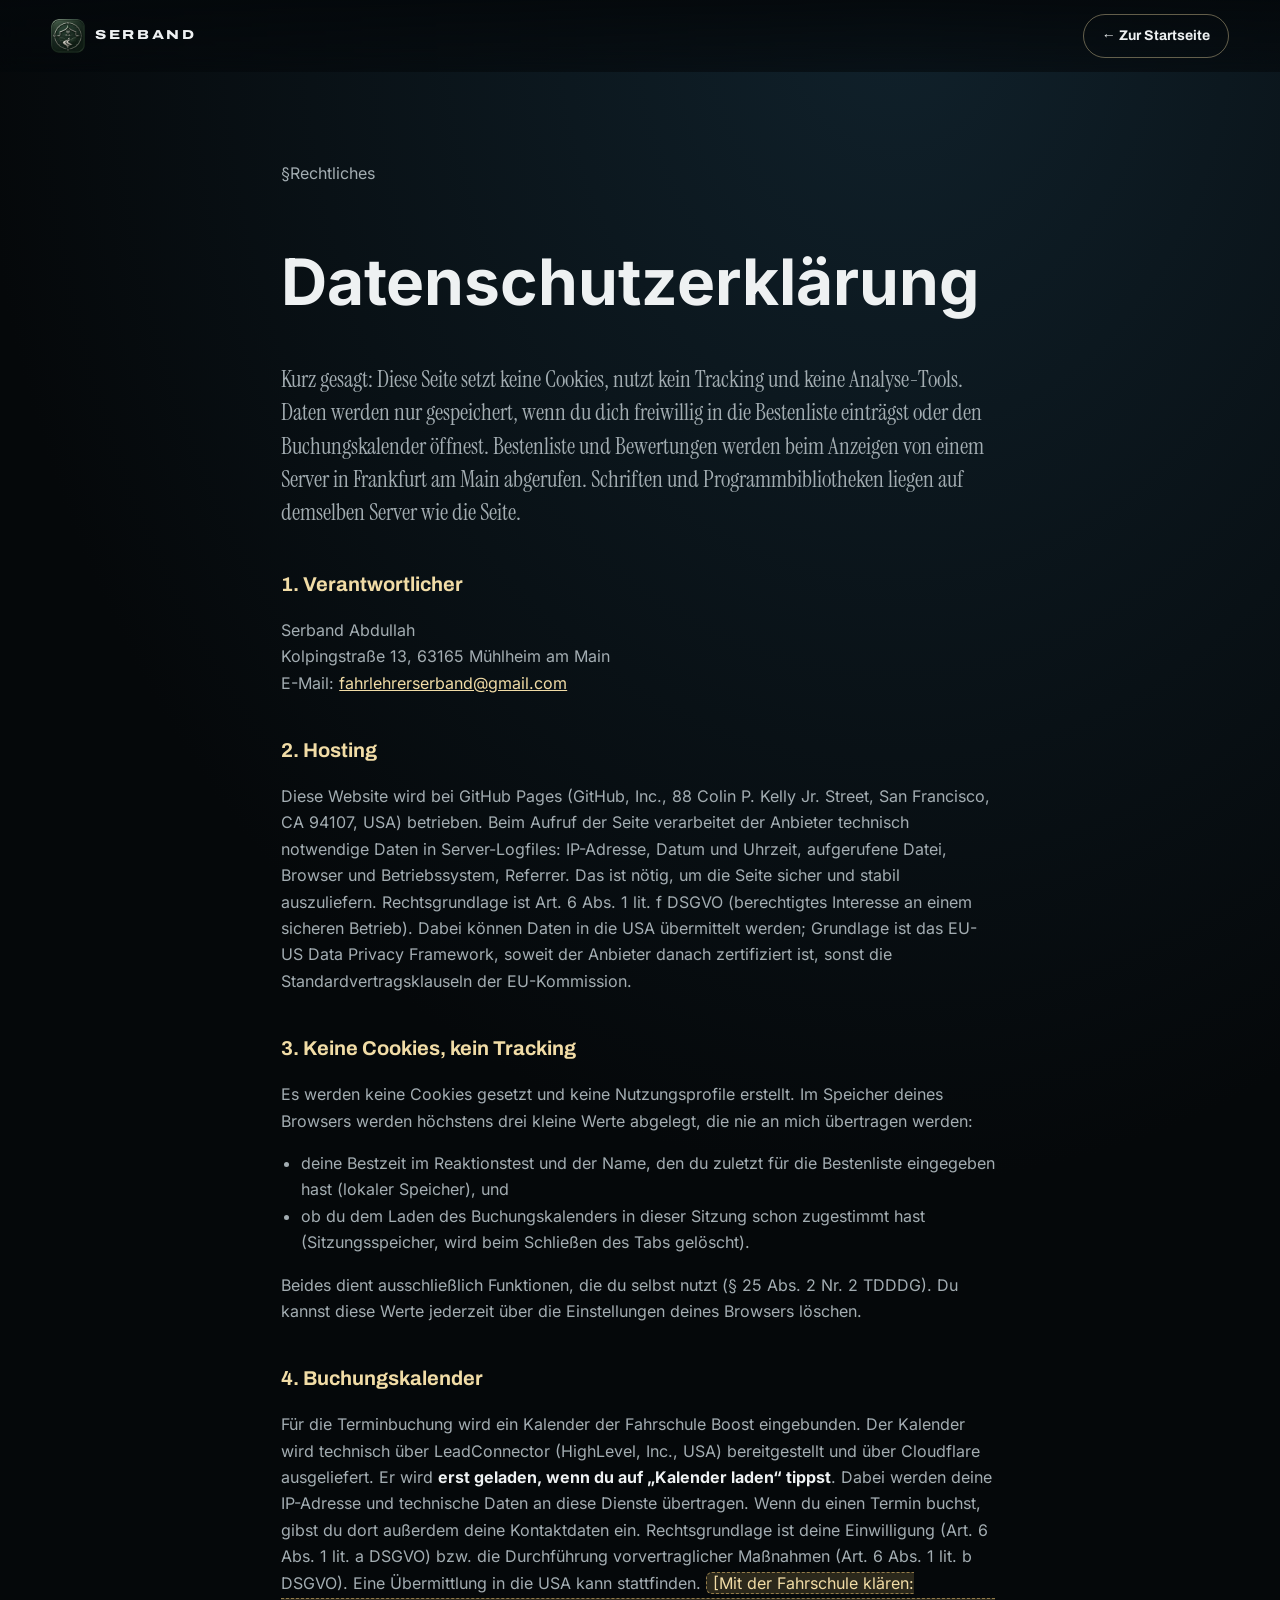
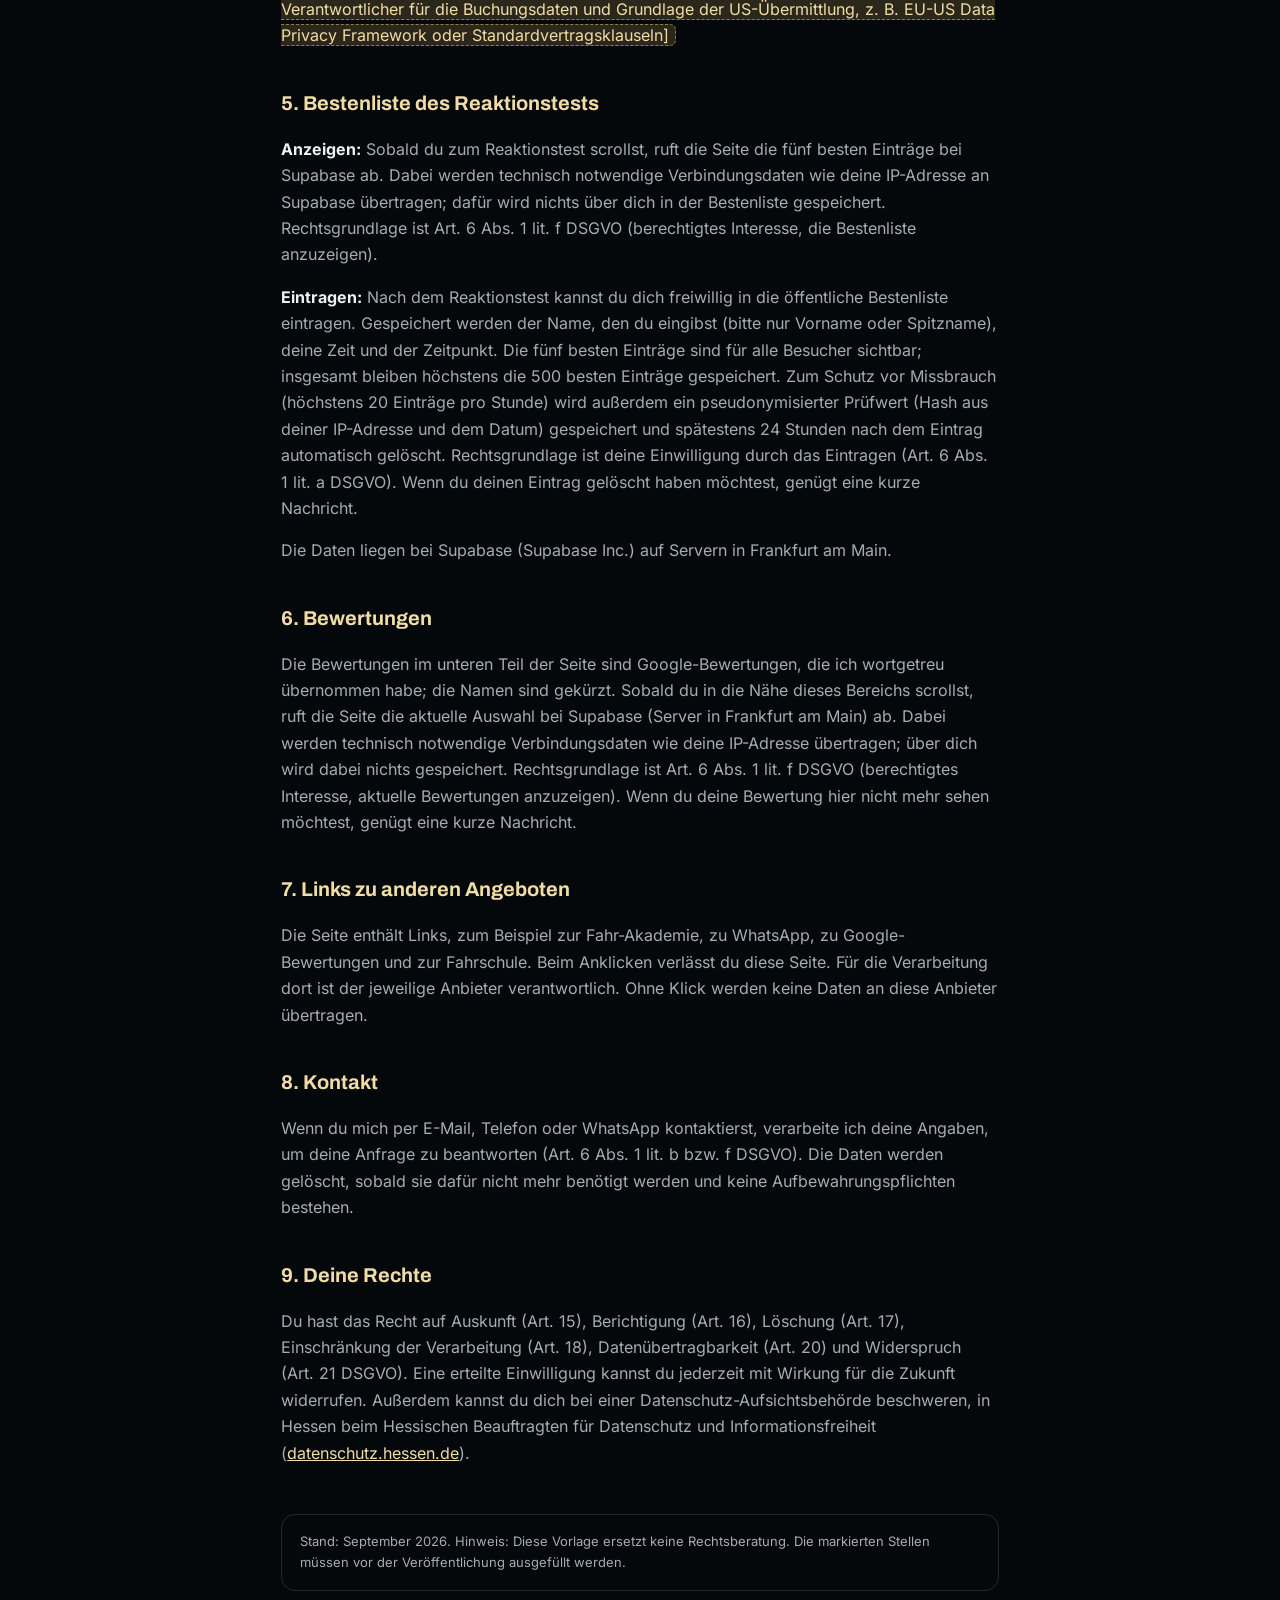
==== datenschutz.html @ b8ec940c "Webseite www.fahrlehrer-serband.de (Umzug aus Fahrlehrer-Kompass-/serband) Stand wie live unter Fahr" ====
<!DOCTYPE html>
<html lang="de">
<head>
<meta charset="UTF-8">
<meta name="viewport" content="width=device-width, initial-scale=1, viewport-fit=cover">
<title>Datenschutz · Serband</title>
<meta name="robots" content="noindex">
<meta name="theme-color" content="#04080b">
<link rel="icon" href="img/icon-192.png" type="image/png">
<link rel="stylesheet" href="css/style.css">
</head>
<body class="legal-page">
<header class="legal-nav">
  <a class="brand" href="./"><img src="img/icon-192.png" alt="" width="34" height="34"><span>SERBAND</span></a>
  <a class="btn btn--ghost btn--small" href="./"><span>← Zur Startseite</span></a>
</header>

<main class="legal">
  <p class="kicker"><span>§</span>Rechtliches</p>
  <h1 class="h2">Datenschutz&shy;erklärung</h1>

  <p class="lead">Kurz gesagt: Diese Seite setzt keine Cookies, nutzt kein Tracking und keine Analyse-Tools. Daten werden nur gespeichert, wenn du dich freiwillig in die Bestenliste einträgst oder den Buchungskalender öffnest. Bestenliste und Bewertungen werden beim Anzeigen von einem Server in Frankfurt am Main abgerufen. Schriften und Programmbibliotheken liegen auf demselben Server wie die Seite.</p>

  <h2>1. Verantwortlicher</h2>
  <p>
    Serband Abdullah<br>
    Kolpingstraße 13, 63165 Mühlheim am Main<br>
    E-Mail: <a href="mailto:fahrlehrerserband@gmail.com">fahrlehrerserband@gmail.com</a>
  </p>

  <h2>2. Hosting</h2>
  <p>Diese Website wird bei GitHub Pages (GitHub, Inc., 88 Colin P. Kelly Jr. Street, San Francisco, CA 94107, USA) betrieben. Beim Aufruf der Seite verarbeitet der Anbieter technisch notwendige Daten in Server-Logfiles: IP-Adresse, Datum und Uhrzeit, aufgerufene Datei, Browser und Betriebssystem, Referrer. Das ist nötig, um die Seite sicher und stabil auszuliefern. Rechtsgrundlage ist Art. 6 Abs. 1 lit. f DSGVO (berechtigtes Interesse an einem sicheren Betrieb). Dabei können Daten in die USA übermittelt werden; Grundlage ist das EU-US Data Privacy Framework, soweit der Anbieter danach zertifiziert ist, sonst die Standardvertragsklauseln der EU-Kommission.</p>

  <h2>3. Keine Cookies, kein Tracking</h2>
  <p>Es werden keine Cookies gesetzt und keine Nutzungsprofile erstellt. Im Speicher deines Browsers werden höchstens drei kleine Werte abgelegt, die nie an mich übertragen werden:</p>
  <ul>
    <li>deine Bestzeit im Reaktionstest und der Name, den du zuletzt für die Bestenliste eingegeben hast (lokaler Speicher), und</li>
    <li>ob du dem Laden des Buchungskalenders in dieser Sitzung schon zugestimmt hast (Sitzungsspeicher, wird beim Schließen des Tabs gelöscht).</li>
  </ul>
  <p>Beides dient ausschließlich Funktionen, die du selbst nutzt (§ 25 Abs. 2 Nr. 2 TDDDG). Du kannst diese Werte jederzeit über die Einstellungen deines Browsers löschen.</p>

  <h2>4. Buchungskalender</h2>
  <p>Für die Terminbuchung wird ein Kalender der Fahrschule Boost eingebunden. Der Kalender wird technisch über LeadConnector (HighLevel, Inc., USA) bereitgestellt und über Cloudflare ausgeliefert. Er wird <strong>erst geladen, wenn du auf „Kalender laden“ tippst</strong>. Dabei werden deine IP-Adresse und technische Daten an diese Dienste übertragen. Wenn du einen Termin buchst, gibst du dort außerdem deine Kontaktdaten ein. Rechtsgrundlage ist deine Einwilligung (Art. 6 Abs. 1 lit. a DSGVO) bzw. die Durchführung vorvertraglicher Maßnahmen (Art. 6 Abs. 1 lit. b DSGVO). Eine Übermittlung in die USA kann stattfinden. <mark class="todo">[Mit der Fahrschule klären: Verantwortlicher für die Buchungsdaten und Grundlage der US-Übermittlung, z. B. EU-US Data Privacy Framework oder Standardvertragsklauseln]</mark></p>

  <h2>5. Bestenliste des Reaktionstests</h2>
  <p><strong>Anzeigen:</strong> Sobald du zum Reaktionstest scrollst, ruft die Seite die fünf besten Einträge bei Supabase ab. Dabei werden technisch notwendige Verbindungsdaten wie deine IP-Adresse an Supabase übertragen; dafür wird nichts über dich in der Bestenliste gespeichert. Rechtsgrundlage ist Art. 6 Abs. 1 lit. f DSGVO (berechtigtes Interesse, die Bestenliste anzuzeigen).</p>
  <p><strong>Eintragen:</strong> Nach dem Reaktionstest kannst du dich freiwillig in die öffentliche Bestenliste eintragen. Gespeichert werden der Name, den du eingibst (bitte nur Vorname oder Spitzname), deine Zeit und der Zeitpunkt. Die fünf besten Einträge sind für alle Besucher sichtbar; insgesamt bleiben höchstens die 500 besten Einträge gespeichert. Zum Schutz vor Missbrauch (höchstens 20 Einträge pro Stunde) wird außerdem ein pseudonymisierter Prüfwert (Hash aus deiner IP-Adresse und dem Datum) gespeichert und spätestens 24 Stunden nach dem Eintrag automatisch gelöscht. Rechtsgrundlage ist deine Einwilligung durch das Eintragen (Art. 6 Abs. 1 lit. a DSGVO). Wenn du deinen Eintrag gelöscht haben möchtest, genügt eine kurze Nachricht.</p>
  <p>Die Daten liegen bei Supabase (Supabase Inc.) auf Servern in Frankfurt am Main.</p>

  <h2>6. Bewertungen</h2>
  <p>Die Bewertungen im unteren Teil der Seite sind Google-Bewertungen, die ich wortgetreu übernommen habe; die Namen sind gekürzt. Sobald du in die Nähe dieses Bereichs scrollst, ruft die Seite die aktuelle Auswahl bei Supabase (Server in Frankfurt am Main) ab. Dabei werden technisch notwendige Verbindungsdaten wie deine IP-Adresse übertragen; über dich wird dabei nichts gespeichert. Rechtsgrundlage ist Art. 6 Abs. 1 lit. f DSGVO (berechtigtes Interesse, aktuelle Bewertungen anzuzeigen). Wenn du deine Bewertung hier nicht mehr sehen möchtest, genügt eine kurze Nachricht.</p>

  <h2>7. Links zu anderen Angeboten</h2>
  <p>Die Seite enthält Links, zum Beispiel zur Fahr-Akademie, zu WhatsApp, zu Google-Bewertungen und zur Fahrschule. Beim Anklicken verlässt du diese Seite. Für die Verarbeitung dort ist der jeweilige Anbieter verantwortlich. Ohne Klick werden keine Daten an diese Anbieter übertragen.</p>

  <h2>8. Kontakt</h2>
  <p>Wenn du mich per E-Mail, Telefon oder WhatsApp kontaktierst, verarbeite ich deine Angaben, um deine Anfrage zu beantworten (Art. 6 Abs. 1 lit. b bzw. f DSGVO). Die Daten werden gelöscht, sobald sie dafür nicht mehr benötigt werden und keine Aufbewahrungspflichten bestehen.</p>

  <h2>9. Deine Rechte</h2>
  <p>Du hast das Recht auf Auskunft (Art. 15), Berichtigung (Art. 16), Löschung (Art. 17), Einschränkung der Verarbeitung (Art. 18), Datenübertragbarkeit (Art. 20) und Widerspruch (Art. 21 DSGVO). Eine erteilte Einwilligung kannst du jederzeit mit Wirkung für die Zukunft widerrufen. Außerdem kannst du dich bei einer Datenschutz-Aufsichtsbehörde beschweren, in Hessen beim Hessischen Beauftragten für Datenschutz und Informationsfreiheit (<a href="https://datenschutz.hessen.de" target="_blank" rel="noopener">datenschutz.hessen.de</a>).</p>

  <p class="legal__note">Stand: September 2026. Hinweis: Diese Vorlage ersetzt keine Rechtsberatung. Die markierten Stellen müssen vor der Veröffentlichung ausgefüllt werden.</p>
</main>
</body>
</html>
---- css/style.css ----
/* ============================================================
   SERBAND – Schriften, Vorspann, Fenster, Rechtliches
   ============================================================ */
@font-face { font-family: "Archivo"; src: url(../fonts/archivo.woff2) format("woff2"); font-weight: 100 900; font-stretch: 62% 125%; font-display: swap; }
@font-face { font-family: "Inter"; src: url(../fonts/inter.woff2) format("woff2"); font-weight: 100 900; font-display: swap; }
@font-face { font-family: "Instrument Serif"; src: url(../fonts/instrument-serif.woff2) format("woff2"); font-style: normal; font-display: swap; }
@font-face { font-family: "Instrument Serif"; src: url(../fonts/instrument-serif-italic.woff2) format("woff2"); font-style: italic; font-display: swap; }



/* ---------- Vorspann ---------- */
.intro {
  position: fixed; inset: 0; z-index: 100;
  display: grid; place-items: center;
  background: radial-gradient(90% 70% at 50% 60%, #0d1b23 0%, #04080b 70%);
}
.intro__inner { position: relative; z-index: 2; text-align: center; display: grid; justify-items: center; gap: 6px; padding: 24px; }
.intro__mark { width: 110px; height: 110px; margin-bottom: 18px; filter: drop-shadow(0 0 24px rgba(217,181,107,.25)); }
/* Logo (Kompass) */
.mk { overflow: visible; }
.mk-ring { fill: none; stroke: var(--gold); stroke-width: 2.4; }
.mk-ring--in { stroke-width: 1; opacity: .45; }
.mk-pts { fill: var(--gold-soft); }
.mk-shield { fill: rgba(35,87,117,.22); stroke: var(--cream); stroke-width: 2.2; stroke-linejoin: round; }
.mk-wheel { fill: none; stroke: var(--gold-soft); stroke-width: 1.8; stroke-linecap: round; }
.mk-road { fill: none; stroke: var(--cream); stroke-width: 7; stroke-linecap: round; }
.mk-line { fill: none; stroke: #0c1a23; stroke-width: 1.2; stroke-dasharray: 3 3; }
.intro .mk-ring, .intro .mk-shield, .intro .mk-road, .intro .mk-wheel { stroke-dasharray: 1; stroke-dashoffset: 1; animation: draw 2s var(--ease) forwards; }
.intro .mk-ring--in { animation-delay: .25s; }
.intro .mk-shield { animation-delay: .45s; fill-opacity: 0; animation-name: draw, fillin; animation-duration: 2s, 1s; animation-delay: .45s, 1.6s; animation-fill-mode: forwards; }
.intro .mk-road { animation-delay: 1s; }
.intro .mk-wheel { animation-delay: 1.3s; }
.intro .mk-pts, .intro .mk-line { opacity: 0; animation: fade .8s ease 1.7s forwards; }
.intro .mk-pts { transform-origin: 60px 60px; animation: fade .8s ease 1.2s forwards, spin 2.4s var(--ease) 1.2s; }
@keyframes fillin { to { fill-opacity: 1; } }
@keyframes spin { from { transform: rotate(-90deg); } }
@keyframes draw { to { stroke-dashoffset: 0; } }
@keyframes fade { to { opacity: 1; } }
.intro__name {
  margin: 0; font-family: var(--display); font-weight: 800; font-stretch: 125%;
  font-size: clamp(34px, 7vw, 64px); letter-spacing: 0.22em; padding-left: .22em;
  background: linear-gradient(180deg, var(--cream), var(--gold-soft) 60%, var(--gold));
  -webkit-background-clip: text; background-clip: text; color: transparent;
}
.intro__sub { margin: 0; color: var(--muted); letter-spacing: .24em; text-transform: uppercase; font-size: 11px; }
.intro__count { margin-top: 28px; font-family: var(--display); font-stretch: 62%; font-weight: 300; font-size: 15px; color: var(--muted); letter-spacing: .1em; font-variant-numeric: tabular-nums; }
.intro__actions { margin-top: 26px; display: grid; justify-items: center; gap: 14px; }
.intro__actions[hidden] { display: none; }
.ignite {
  position: relative; width: 128px; height: 128px; border-radius: 50%;
  border: 0; cursor: pointer; background: radial-gradient(circle at 50% 35%, #1d303b, #080e12 70%);
  box-shadow: inset 0 2px 0 rgba(255,255,255,.08), inset 0 -8px 20px rgba(0,0,0,.6), 0 20px 60px rgba(0,0,0,.6), 0 0 0 1px rgba(217,181,107,.35);
  transition: transform .4s var(--ease), box-shadow .4s var(--ease);
}
.ignite:hover { transform: scale(1.05); box-shadow: inset 0 2px 0 rgba(255,255,255,.1), inset 0 -8px 20px rgba(0,0,0,.6), 0 20px 70px rgba(217,181,107,.25), 0 0 0 1px rgba(217,181,107,.6); }
.ignite:active { transform: scale(.97); }
.ignite__ring { position: absolute; inset: -10px; border-radius: 50%; border: 1px solid rgba(217,181,107,.4); animation: pulse 2.4s ease-out infinite; }
@keyframes pulse { 0% { transform: scale(.92); opacity: 1; } 100% { transform: scale(1.35); opacity: 0; } }
.ignite__label { font-family: var(--display); font-weight: 700; font-stretch: 112%; letter-spacing: .14em; font-size: 12px; text-transform: uppercase; color: var(--gold-soft); line-height: 1.5; }
.intro__mute { background: none; border: 0; color: var(--muted); font-size: 13px; cursor: pointer; text-decoration: underline; text-underline-offset: 4px; }
.intro__curtain { position: absolute; left: 0; right: 0; height: 50.5%; background: #030608; z-index: 1; transform: scaleY(0); }
.intro__curtain--top { top: 0; transform-origin: top; }
.intro__curtain--bottom { bottom: 0; transform-origin: bottom; }



/* ---------- Kalender-Fenster ---------- */
.sheet { position: fixed; inset: 0; z-index: 120; display: grid; align-items: end; justify-items: center; }
.sheet[hidden] { display: none; }
.sheet__backdrop { position: absolute; inset: 0; background: rgba(2,4,6,.7); backdrop-filter: blur(8px); -webkit-backdrop-filter: blur(8px); animation: fade .4s ease both; opacity: 0; }
.sheet__panel {
  position: relative; width: min(980px, 100%); height: min(88vh, 900px); height: min(88dvh, 900px);
  background: #080f13; border: 1px solid var(--line); border-bottom: 0; border-radius: 28px 28px 0 0;
  display: flex; flex-direction: column; overflow: hidden; animation: rise .6s var(--ease) both;
}
@media (min-width: 900px) { .sheet { align-items: center; } .sheet__panel { border-radius: 28px; border-bottom: 1px solid var(--line); } }
@keyframes rise { from { transform: translateY(40px); opacity: 0; } }
.sheet__head { display: flex; align-items: center; gap: 14px; padding: 18px 20px 16px 26px; border-bottom: 1px solid var(--line); }
.sheet__head > div { flex: 1; }
.sheet__head small { color: var(--gold); letter-spacing: .16em; text-transform: uppercase; font-size: 10px; }
.sheet__head h3 { margin: 2px 0 0; font-family: var(--display); font-size: 22px; }
.sheet__ext { font-size: 13px; color: var(--gold-soft); text-decoration: none; }
.sheet__close { width: 42px; height: 42px; border-radius: 50%; border: 1px solid var(--line); background: transparent; font-size: 24px; line-height: 1; cursor: pointer; }
.sheet__body { flex: 1; position: relative; background: #fff; }
.sheet__body--text { background: transparent; padding: 24px 26px 30px; }
.sheet__body iframe { position: absolute; inset: 0; width: 100%; height: 100%; border: 0; }
.sheet__consent { position: absolute; inset: 0; display: grid; place-content: center; justify-items: center; gap: 20px; text-align: center; padding: 30px; background: #080f13; color: var(--muted); }
.sheet__consent p { max-width: 44ch; margin: 0; }
.sheet__consent[hidden], .sheet__body iframe[hidden] { display: none; }
.sheet--small .sheet__panel { height: auto; }
.install { margin: 0 0 16px; padding-left: 20px; display: grid; gap: 12px; }
.kbd { display: inline-block; padding: 1px 8px; border-radius: 6px; background: rgba(255,255,255,.08); border: 1px solid var(--line); font-size: 13px; }



/* ---------- Impressum & Datenschutz ---------- */
.legal-page { background: radial-gradient(120% 60% at 70% 0%, #10212b 0%, var(--night) 60%); min-height: 100vh; }
.legal-nav { position: sticky; top: 0; z-index: 10; display: flex; align-items: center; justify-content: space-between; padding: max(14px, env(safe-area-inset-top)) var(--gutter) 14px; background: linear-gradient(rgba(4,8,11,.92), rgba(4,8,11,.6)); backdrop-filter: blur(12px); -webkit-backdrop-filter: blur(12px); }
.legal-nav .brand { display: flex; align-items: center; gap: 10px; text-decoration: none; color: var(--text); }
.legal-nav .brand img { border-radius: 8px; }
.legal-nav .brand span { font-family: var(--display); font-weight: 800; font-stretch: 125%; letter-spacing: .2em; font-size: 13px; }
.legal { width: min(820px, 100%); margin: 0 auto; padding: clamp(40px, 8vh, 90px) var(--gutter) 80px; }
.legal .h2 { font-size: clamp(38px, 6vw, 64px); margin-bottom: 28px; }
.legal h2 { font-family: var(--display); font-size: 20px; font-weight: 700; margin: 38px 0 10px; color: var(--gold-soft); }
.legal p, .legal li { color: var(--muted); }
.legal strong { color: var(--text); }
.legal a { color: var(--gold-soft); }
.legal ul { padding-left: 20px; }
.legal__note { margin-top: 48px; padding: 16px 18px; border-radius: 14px; border: 1px solid var(--line); background: var(--glass); font-size: 13px; }
mark.todo { background: rgba(217,181,107,.18); color: var(--gold-soft); border: 1px dashed rgba(217,181,107,.6); border-radius: 6px; padding: 0 6px; }
.book svg[hidden], svg[hidden] { display: none !important; }
.float-chip.c1 { left: -2%; top: 6%; }
.float-chip.c2 { right: -2%; top: 50%; }
.float-chip.c3 { left: 0; bottom: 6%; }
.rate__script { right: 40%; top: 6%; }



/* ---------- Bestenliste ---------- */
.entry { margin-top: 22px; padding: 16px; border-radius: 18px; background: rgba(217,181,107,.12); border: 1px solid rgba(217,181,107,.35); }
.entry[hidden] { display: none; }
.entry label { display: block; font-size: 14px; color: #fff; margin-bottom: 10px; }
.entry__row { display: flex; gap: 8px; }
.entry input { flex: 1; min-width: 0; height: 42px; padding: 0 14px; border-radius: 999px; border: 1px solid rgba(255,255,255,.3); background: rgba(0,0,0,.3); color: #fff; font: inherit; font-size: 16px; }
.entry input:focus { outline: 2px solid var(--gold); outline-offset: 1px; }
.entry__msg { margin: 8px 0 0 !important; font-size: 13px; min-height: 1em; color: var(--gold-soft) !important; }
.board { margin-top: 22px; }
.board__title { margin: 0 0 8px !important; font-size: 11px; letter-spacing: .2em; text-transform: uppercase; color: rgba(255,255,255,.6) !important; }
.board__list { list-style: none; margin: 0; padding: 0; display: grid; gap: 6px; }
.board__list li { display: grid; grid-template-columns: 34px 1fr auto; align-items: center; gap: 10px; padding: 9px 14px; border-radius: 12px; background: rgba(255,255,255,.06); border: 1px solid rgba(255,255,255,.1); font-size: 15px; color: #fff; }
.board__list li b { font-family: var(--display); font-stretch: 62%; font-size: 18px; color: var(--gold-soft); }
.board__list li em { font-style: normal; font-family: var(--display); font-stretch: 62%; font-size: 18px; font-variant-numeric: tabular-nums; }
.board__list li:first-child { background: linear-gradient(90deg, rgba(217,181,107,.25), rgba(217,181,107,.06)); border-color: rgba(217,181,107,.5); }
.board__list li.is-me { outline: 2px solid var(--gold); }
.board__list li.board__empty { display: block; color: rgba(255,255,255,.6); font-size: 14px; }


@font-face { font-family: "Allura"; src: url(../fonts/allura.woff2) format("woff2"); font-display: swap; }
@keyframes prnd { 0%, 20% { transform: translateY(0); } 40%, 60% { transform: translateY(56px); } 80%, 100% { transform: translateY(84px); } }
.light__lamp { width: 44%; aspect-ratio: 1; border-radius: 50%; background: radial-gradient(circle at 40% 35%, #272c30, #0b0e10 70%); box-shadow: inset 0 4px 10px rgba(0,0,0,.8); transition: background .08s, box-shadow .08s; }
.light__lamp.red { background: radial-gradient(circle at 40% 35%, #ff9b8a, #e3261a 45%, #6d0b06); box-shadow: 0 0 40px rgba(255,50,30,.7), inset 0 -4px 10px rgba(0,0,0,.4); }
.light__lamp.amber { background: radial-gradient(circle at 40% 35%, #ffe2a0, #f0a21c 45%, #6b3e03); box-shadow: 0 0 40px rgba(255,170,30,.7); }
.light__lamp.green { background: radial-gradient(circle at 40% 35%, #d4ffe6, #1fd67e 45%, #065a2f); box-shadow: 0 0 60px rgba(40,230,140,.8); }
.light__msg { position: absolute; bottom: 22px; left: 0; right: 0; text-align: center; font-size: 12px; letter-spacing: .1em; text-transform: uppercase; color: var(--muted); }
.shifter, .selector { width: 150px; height: 150px; margin-bottom: 20px; }
.shifter__gate path { fill: none; stroke: rgba(237,241,243,.25); stroke-width: 6; stroke-linecap: round; }
.shifter text, .selector text { fill: var(--muted); font-family: var(--display); font-weight: 700; font-size: 14px; text-anchor: middle; }
.shifter__knob circle, .selector__knob circle { fill: var(--gold); filter: drop-shadow(0 0 10px rgba(217,181,107,.8)); }
.shifter__knob, .selector__knob { transition: transform .5s var(--ease); }
@keyframes shift { 0%, 100% { transform: translate(0, 0); } 15% { transform: translate(-40px, 0); } 30% { transform: translate(-40px, -40px); } 45% { transform: translate(-40px, 0); } 55% { transform: translate(-40px, 40px); } 70% { transform: translate(0, 40px); } 85% { transform: translate(0, 0); } }
.selector rect { fill: rgba(255,255,255,.04); stroke: rgba(237,241,243,.25); stroke-width: 2; }
.qr__code { aspect-ratio: 1; border-radius: 16px; background: #fff; padding: 14px; }
.qr__code svg, .qr__code img { width: 100%; height: 100%; display: block; }
.intro { overflow-y: auto; }/* ============================================================
   SERBAND – „Es geht auch anders.“
   Ein Film in Kapiteln: dunkel, ruhig, golden.
   Leistung: keine Unschärfe-Filter hinter Text, keine Dauer-Animationen
   über den ganzen Bildschirm. Unschärfe nur an einzelnen Elementen beim
   Herein-/Wegscrollen (am Handy sparsam), die unscharfe Bühne ist vorab berechnet.
   ============================================================ */
:root {
  --night: #05080a;
  --ink: #0b1115;
  --card: rgba(12, 18, 22, .86);
  --card-solid: #0d151a;
  --line: rgba(220, 205, 170, .16);
  --gold: #d9b56b;
  --gold-soft: #f1dca6;
  --cream: #f4efe6;
  --text: #eef1f2;
  --muted: #a3adb2;
  --red: #e0584f; --yellow: #f0c24b; --green: #4fbf7f; --blue: #4d95d9;
  --ease: cubic-bezier(.2, .8, .2, 1);
  --gutter: clamp(18px, 4vw, 56px);
  --display: "Archivo", "Helvetica Neue", Arial, sans-serif;
  --body: "Inter", system-ui, -apple-system, "Segoe UI", sans-serif;
  --serif: "Instrument Serif", Georgia, serif;
  --radius: 24px;
}
*, *::before, *::after { box-sizing: border-box; }
html { -webkit-text-size-adjust: 100%; }
html.lenis, html.lenis body { height: auto; }
body { margin: 0; background: var(--night); color: var(--text); font-family: var(--body); font-size: clamp(16px, 1.05vw, 18px); line-height: 1.65; -webkit-font-smoothing: antialiased; overflow-x: hidden; }
body.is-loading { overflow: hidden; }
a { color: inherit; }
button { font: inherit; color: inherit; }
img, video { display: block; max-width: 100%; }
::selection { background: var(--gold); color: var(--night); }
:focus-visible { outline: 2px solid var(--gold); outline-offset: 3px; border-radius: 6px; }
.script { font-family: "Allura", cursive; }

/* ---------- Bühne (Hintergrund-Film) ---------- */
.stage { position: fixed; inset: 0; z-index: 0; background: var(--night); overflow: hidden; }
.scene { position: absolute; inset: 0; opacity: 0; transition: opacity 1.1s ease; }
.scene.is-on { opacity: 1; }
.scene .scene__soft { opacity: 0; }
.scene img, .scene video { position: absolute; inset: 0; width: 100%; height: 100%; object-fit: cover; }
.scene.is-on img, .scene.is-on video { will-change: transform; }
.stage__shade { position: fixed; inset: 0; z-index: 1; pointer-events: none;
  background:
    radial-gradient(ellipse 120% 90% at 50% 50%, transparent 40%, rgba(0,0,0,.55) 100%),
    linear-gradient(180deg, rgba(5,8,10,.7), rgba(5,8,10,.15) 25%, rgba(5,8,10,.15) 70%, rgba(5,8,10,.85));
  opacity: 1; transition: background-color .8s; background-color: rgba(5, 8, 10, var(--dim, 0)); }
.bars i { position: fixed; left: 0; right: 0; height: 12vh; background: #000; z-index: 60; pointer-events: none; }
.bars i:first-child { top: 0; transform-origin: top; }
.bars i:last-child { bottom: 0; transform-origin: bottom; }
main { position: relative; z-index: 2; }

/* ---------- Kopfzeile ---------- */
.top { position: fixed; top: 0; left: 0; right: 0; z-index: 50; display: grid; grid-template-columns: auto 1fr auto; align-items: center; gap: 16px; padding: max(12px, env(safe-area-inset-top)) var(--gutter) 12px; background: linear-gradient(rgba(5,8,10,.92), rgba(5,8,10,.72)); border-bottom: 1px solid var(--line); }
.top__brand { display: flex; align-items: center; gap: 10px; text-decoration: none; }
.top__brand .mk { width: 32px; height: 32px; flex: none; }
.top__brand span { font-family: var(--display); font-weight: 800; font-stretch: 125%; letter-spacing: .2em; font-size: 13px; }
.top__chapter { justify-self: center; display: flex; align-items: baseline; gap: 12px; min-width: 0; white-space: nowrap; overflow: hidden; }
.top__num { font-family: var(--serif); font-style: italic; color: var(--gold); font-size: 18px; }
.top__name { font-size: 13px; letter-spacing: .12em; text-transform: uppercase; color: var(--muted); overflow: hidden; text-overflow: ellipsis; }
.top__actions { display: flex; align-items: center; gap: 10px; }
.top__progress { position: absolute; left: 0; right: 0; bottom: -1px; height: 2px; }
.top__progress i { display: block; height: 100%; width: 100%; transform-origin: left; transform: scaleX(0); background: linear-gradient(90deg, var(--gold), var(--gold-soft)); }
.menu-btn { width: 44px; height: 44px; border-radius: 50%; border: 1px solid var(--line); background: rgba(255,255,255,.04); cursor: pointer; display: grid; place-content: center; gap: 5px; }
.menu-btn span { display: block; width: 18px; height: 1.5px; background: var(--text); transition: transform .4s var(--ease); }
.menu-btn[aria-expanded="true"] span:first-child { transform: translateY(3.25px) rotate(45deg); }
.menu-btn[aria-expanded="true"] span:last-child { transform: translateY(-3.25px) rotate(-45deg); }
@media (max-width: 760px) {
  .top { grid-template-columns: auto 1fr auto; gap: 10px; }
  .top__brand span { display: none; }
  .top__chapter { flex-direction: column; gap: 0; align-items: flex-start; justify-self: start; line-height: 1.2; }
  .top__num { font-size: 15px; }
  .top__name { font-size: 10px; letter-spacing: .1em; max-width: 100%; }
  .top .btn--small { padding: 0 14px; height: 40px; font-size: 13px; }
}

/* Menü = Inhaltsverzeichnis */
.menu { position: fixed; inset: 0; z-index: 45; background: rgba(4,6,8,.97); display: grid; align-items: center; padding: 100px var(--gutter) 40px; opacity: 0; visibility: hidden; transition: opacity .5s, visibility .5s; overflow-y: auto; overscroll-behavior: contain; }
.menu.is-open { opacity: 1; visibility: visible; }
.menu__inner { width: min(760px, 100%); margin: 0 auto; }
.menu__label { margin: 0 0 20px; letter-spacing: .24em; text-transform: uppercase; font-size: 11px; color: var(--muted); }
.menu__list { list-style: none; margin: 0; padding: 0; display: grid; }
.menu__list a { display: grid; grid-template-columns: 110px 1fr; align-items: baseline; gap: 16px; padding: 14px 0; border-bottom: 1px solid var(--line); text-decoration: none; transform: translateY(20px); opacity: 0; transition: transform .6s var(--ease), opacity .6s, color .3s; transition-delay: calc(var(--i, 0) * 50ms); }
.menu.is-open .menu__list a { transform: none; opacity: 1; }
.menu__list a small { font-family: var(--serif); font-style: italic; font-size: 20px; color: var(--gold); }
.menu__list a span { font-family: var(--display); font-weight: 700; font-size: clamp(22px, 3.4vw, 38px); letter-spacing: -0.02em; line-height: 1.1; }
.menu__list a:hover span, .menu__list a.is-current span { color: var(--gold-soft); }
.menu__foot { display: flex; flex-wrap: wrap; gap: 18px; margin-top: 30px; font-size: 14px; color: var(--muted); }
.menu__foot a { text-decoration: none; }
.menu__sound { background: none; border: 1px solid var(--line); border-radius: 999px; padding: 6px 14px; cursor: pointer; color: var(--muted); }
.menu__sound b { color: var(--gold-soft); font-weight: 600; }
@media (max-width: 560px) { .menu__list a { grid-template-columns: 1fr; gap: 2px; } }

/* ---------- Knöpfe ---------- */
.btn { --bg: linear-gradient(135deg, #f3dfa9, #d4aa57); position: relative; display: inline-flex; align-items: center; justify-content: center; gap: 12px; height: 54px; padding: 0 26px; border-radius: 999px; border: 0; cursor: pointer; background: var(--bg); color: #16110a; text-decoration: none; font-family: var(--display); font-weight: 700; font-size: 15px; white-space: nowrap; box-shadow: 0 10px 34px rgba(217,181,107,.22); transition: transform .35s var(--ease), box-shadow .35s; }
.btn:hover { transform: translateY(-2px); box-shadow: 0 16px 44px rgba(217,181,107,.34); }
.btn--ghost { --bg: transparent; color: var(--text); border: 1px solid rgba(241,220,166,.4); box-shadow: none; }
.btn--ghost:hover { box-shadow: 0 0 0 1px rgba(241,220,166,.7); }
.btn--small { height: 44px; padding: 0 18px; font-size: 14px; }
.arrow { position: relative; width: 18px; height: 1.5px; background: currentColor; transition: width .35s var(--ease); }
.arrow::after { content: ""; position: absolute; right: 0; top: -4px; width: 8px; height: 8px; border-top: 1.5px solid; border-right: 1.5px solid; transform: rotate(45deg); transform-origin: 70% 30%; }
.btn:hover .arrow { width: 26px; }
.row { display: flex; flex-wrap: wrap; gap: 12px; margin-top: 26px; }
.row--center { justify-content: center; }

/* ---------- Kapitel ---------- */
.chapter { position: relative; padding: clamp(120px, 20vh, 220px) var(--gutter) clamp(90px, 14vh, 160px); }
.chead { text-align: center; margin: 0 auto clamp(40px, 7vh, 80px); }
.chead__num { display: block; font-family: var(--serif); font-style: italic; color: var(--gold); font-size: clamp(22px, 2vw, 28px); margin-bottom: 8px; }
.chead__num::before, .chead__num::after { content: ""; display: inline-block; vertical-align: middle; width: 40px; height: 1px; background: rgba(217,181,107,.5); margin: 0 14px; }
.title { margin: 0; font-family: var(--display); font-weight: 800; font-stretch: 108%; font-size: clamp(44px, 7vw, 112px); line-height: .92; letter-spacing: -0.045em; text-shadow: 0 6px 50px rgba(0,0,0,.5); }
.title .line { display: block; overflow: hidden; padding-bottom: .08em; }
.title .line > * { display: inline-block; }
.title em { font-family: var(--serif); font-style: italic; font-weight: 400; font-stretch: 100%; letter-spacing: -0.02em; color: var(--gold-soft); font-size: 1.1em; }
.title--xl { font-size: clamp(52px, 10vw, 170px); }
.lead { font-size: clamp(20px, 1.8vw, 28px); line-height: 1.45; color: var(--text); font-family: var(--serif); }
.story { width: min(1120px, 100%); margin: 0 auto; display: grid; grid-template-columns: minmax(0, 5fr) minmax(0, 7fr); gap: clamp(30px, 6vw, 100px); align-items: center; }
.story--center { display: block; width: min(760px, 100%); text-align: center; }
.story p { color: rgba(238,241,242,.86); text-shadow: 0 1px 18px rgba(0,0,0,.8); }
.story .lead { color: var(--text); }
.card { background: var(--card); border: 1px solid var(--line); border-radius: var(--radius); box-shadow: 0 40px 100px rgba(0,0,0,.45); }
.float3d { transform-style: preserve-3d; will-change: transform; }

/* Prolog */
.chapter--prolog { padding-top: 0; padding-bottom: 0; }
.prolog__space { height: 150vh; }
.prolog { position: sticky; top: 0; z-index: 0; height: 100vh; height: 100svh; display: grid; place-items: center; text-align: center; padding: 0 var(--gutter); }
.prolog__line { grid-area: 1 / 1; margin: 0; max-width: 20ch; font-family: var(--serif); font-size: clamp(30px, 4.4vw, 64px); line-height: 1.15; color: var(--cream); opacity: 0; }
.prolog__line--quiet { color: var(--muted); }
.prolog__turn { position: relative; z-index: 1; margin-top: -100vh; min-height: 100vh; min-height: 100svh; display: grid; place-content: center; justify-items: center; text-align: center; padding: 0 var(--gutter); }
.prolog__no { margin: 0 0 18px; font-family: var(--serif); font-style: italic; font-size: clamp(24px, 2.6vw, 36px); color: var(--gold-soft); }
.prolog__sub { margin: 26px 0 0; letter-spacing: .26em; text-transform: uppercase; font-size: 12px; color: var(--muted); }
.cue { position: absolute; left: 50%; bottom: 28px; transform: translateX(-50%); display: grid; justify-items: center; gap: 10px; font-size: 10px; letter-spacing: .26em; text-transform: uppercase; color: var(--muted); text-decoration: none; }
.cue i { width: 1px; height: 44px; background: linear-gradient(var(--gold), transparent); }

/* Kapitel I – Foto aus dem Unterricht */
.story--shot { grid-template-columns: minmax(0, 6fr) minmax(0, 6fr); }
.story--solo { grid-template-columns: minmax(0, 1fr); width: min(760px, 100%); }
.shot { margin: 0; width: 100%; }
.shot__frame { aspect-ratio: 1600 / 1067; border-radius: 18px; overflow: hidden; background: var(--card-solid); box-shadow: 0 40px 100px rgba(0,0,0,.5), 0 0 0 1px rgba(241,220,166,.18); }
.shot__frame img { width: 100%; height: 100%; object-fit: cover; will-change: transform; }
.card__cap { margin: 14px 4px 0; font-size: 13px; letter-spacing: .12em; text-transform: uppercase; color: var(--muted); }
.trio { list-style: none; margin: 30px 0 0; padding: 0; display: grid; grid-template-columns: repeat(3, 1fr); gap: 10px; }
.trio li { padding: 16px; border-radius: 16px; background: rgba(12,18,22,.8); border: 1px solid var(--line); }
.trio b { display: block; font-family: var(--display); font-size: 17px; color: var(--gold-soft); }
.trio span { font-size: 14px; color: var(--muted); }
@media (max-width: 860px) { .story { grid-template-columns: 1fr; } .trio { grid-template-columns: 1fr; } }

/* Kapitel II – Farben & Quiz */
.c { font-weight: 700; }
.c--r { color: var(--red); } .c--y { color: var(--yellow); } .c--g { color: var(--green); } .c--b { color: var(--blue); }
.quote { margin: 34px 0 0; font-family: var(--serif); font-size: clamp(26px, 2.6vw, 38px); line-height: 1.2; color: var(--cream) !important; }
.quote em { color: var(--gold-soft); }
.quiz { width: min(760px, 100%); margin: clamp(40px, 7vh, 70px) auto 0; padding: clamp(22px, 3.4vw, 40px); }
.quiz__head { display: flex; justify-content: space-between; align-items: baseline; gap: 10px; margin-bottom: 18px; }
.quiz__kicker { margin: 0 0 6px; letter-spacing: .22em; text-transform: uppercase; font-size: 11px; color: var(--gold); }
.quiz__step { margin: 0; font-size: 13px; color: var(--muted); }
.quiz__q { margin: 0 0 18px; font-family: var(--display); font-weight: 700; font-size: clamp(21px, 2vw, 28px); line-height: 1.2; }
.quiz__opts { display: grid; grid-template-columns: 1fr 1fr; gap: 10px; }
.quiz__opt { text-align: left; padding: 16px 18px; border-radius: 16px; border: 1px solid var(--line); background: rgba(255,255,255,.03); cursor: pointer; font-size: 15px; line-height: 1.4; transition: border-color .3s, background .3s, transform .3s var(--ease); }
.quiz__opt:hover { border-color: rgba(241,220,166,.5); background: rgba(255,255,255,.06); transform: translateY(-2px); }
.quiz__note { margin: 20px 0 0; font-size: 12px; color: var(--muted); }
.quiz__result { display: grid; grid-template-columns: 120px 1fr; gap: 24px; align-items: center; }
.quiz__orb { width: 120px; height: 120px; border-radius: 50%; background: radial-gradient(circle at 35% 30%, rgba(255,255,255,.7), var(--col) 45%, #000 130%); box-shadow: 0 0 60px var(--col); }
.quiz__result h4 { margin: 0 0 6px; font-family: var(--display); font-size: 26px; }
.quiz__result h4 small { display: block; font-family: var(--body); font-size: 12px; letter-spacing: .2em; text-transform: uppercase; color: var(--col); font-weight: 600; }
.quiz__result p { margin: 0 0 10px; color: rgba(238,241,242,.86); }
.quiz__again { background: none; border: 0; padding: 0; color: var(--gold-soft); text-decoration: underline; text-underline-offset: 4px; cursor: pointer; font-size: 14px; }
@media (max-width: 600px) { .quiz__opts { grid-template-columns: 1fr; } .quiz__result { grid-template-columns: 1fr; justify-items: start; } .quiz__orb { width: 80px; height: 80px; } }

/* Kapitel III – das Versprechen als Szene */
.vow { position: relative; }
.vow.is-pinned { height: 260vh; height: 260svh; }
.vow__pin { width: min(1180px, 100%); margin: 0 auto; display: grid; grid-template-columns: minmax(0, 5fr) minmax(0, 7fr); align-items: center; gap: clamp(28px, 5vw, 90px); perspective: 1400px; }
.vow.is-pinned .vow__pin { position: sticky; top: 0; height: 100vh; height: 100svh; padding: 88px 0 36px; }
.vow--text .vow__pin { grid-template-columns: 1fr; }
.vow__photo { position: relative; margin: 0; justify-self: center; width: min(420px, 100%); perspective: 1200px; }
.vow.is-pinned .vow__photo { width: min(420px, 100%, calc((100vh - 170px) * .667)); width: min(420px, 100%, calc((100svh - 170px) * .667)); }
.vow__frame { position: relative; aspect-ratio: 1000 / 1498; border-radius: 26px; overflow: hidden; background: var(--card-solid); box-shadow: 0 50px 120px rgba(0,0,0,.6), 0 0 0 1px rgba(241,220,166,.24); will-change: transform, opacity, filter; }
.vow__frame img { width: 100%; height: 100%; object-fit: cover; }
.vow__frame::after { content: ""; position: absolute; inset: 0; border-radius: inherit; background: linear-gradient(180deg, transparent 62%, rgba(5,8,10,.38)); pointer-events: none; }
.vow__glow { position: absolute; inset: -16% -24%; z-index: -1; pointer-events: none; background: radial-gradient(closest-side, rgba(241,196,120,.5), rgba(217,160,80,.16) 55%, transparent 76%); }
.vow__sheen { position: absolute; inset: -10% -70%; pointer-events: none; background: linear-gradient(105deg, transparent 42%, rgba(255,244,222,.26) 50%, transparent 58%); transform: translateX(-70%); }
.vow .promise { margin: 0; width: auto; text-align: left; }
.vow--text .promise { text-align: center; }
.promise__sig span { display: inline-block; padding: 0 .3em 0 .12em; }
@media (max-width: 900px) {
  .vow__pin { grid-template-columns: 1fr; align-content: center; justify-items: center; gap: 16px; }
  .vow__photo { width: min(62vw, 300px); }
  .vow.is-pinned .vow__photo { width: min(62vw, 300px, calc((100vh - 330px) * .667)); width: min(62vw, 300px, calc((100svh - 330px) * .667)); }
  .vow__frame { box-shadow: 0 30px 70px rgba(0,0,0,.55), 0 0 0 1px rgba(241,220,166,.24); }
  .shot__frame { box-shadow: 0 24px 60px rgba(0,0,0,.5), 0 0 0 1px rgba(241,220,166,.18); }
  .vow .promise { text-align: center; }
  .vow .promise__text { font-size: clamp(21px, 5.8vw, 34px); }
  .vow .promise__sig { margin-top: 6px; font-size: 40px; line-height: 1.1; }
}
/* wird das Handy nach dem Laden quer gedreht, bleibt die Szene lesbar (kein Mini-Foto) */
@media (max-height: 519px) {
  .vow.is-pinned { height: auto; }
  .vow.is-pinned .vow__pin { position: relative; height: auto; padding: 0; }
  .vow.is-pinned .vow__photo { width: min(62vw, 300px); }
}
.promise { width: min(980px, 100%); margin: 0 auto; text-align: center; }
.promise__text { margin: 0; font-family: var(--serif); font-size: clamp(30px, 4vw, 62px); line-height: 1.15; color: var(--cream); text-shadow: 0 4px 40px rgba(0,0,0,.6); }
.promise__text .w { opacity: .15; transition: opacity .3s; }
.promise__text .w.is-lit { opacity: 1; }
.promise__sig { margin-top: 24px; font-family: "Allura", cursive; font-size: 54px; color: var(--gold); }
.promise__honest { width: min(640px, 100%); margin: clamp(40px, 7vh, 70px) auto; text-align: center; font-size: clamp(18px, 1.5vw, 22px); color: rgba(238,241,242,.85); }
.promise__honest em { font-family: var(--serif); font-size: 1.2em; color: var(--gold-soft); }
.deal { width: min(900px, 100%); margin: 0 auto; display: grid; grid-template-columns: 1fr 1fr; gap: 16px; perspective: 1200px; }
.deal__col { padding: 26px; }
.deal__who { margin: 0 0 12px; font-family: var(--serif); font-style: italic; font-size: 28px; color: var(--gold-soft); }
.deal ul { margin: 0; padding: 0; list-style: none; display: grid; gap: 10px; }
.deal li { position: relative; padding-left: 26px; color: rgba(238,241,242,.88); }
.deal li::before { content: ""; position: absolute; left: 0; top: .6em; width: 12px; height: 1.5px; background: var(--gold); }
@media (max-width: 700px) { .deal { grid-template-columns: 1fr; } }

/* Kapitel IV – Werkzeuge */
.tool__kicker { margin: 0 0 8px; letter-spacing: .22em; text-transform: uppercase; font-size: 11px; color: var(--gold); }
/* App-Tour: Handy bleibt stehen, der Bildschirm wechselt mit dem Text (ab 900 px); am Handy Bild je Schritt */
.tour { --ph: min(640px, calc(100vh - 230px)); width: min(1180px, 100%); margin: clamp(60px, 10vh, 120px) auto 0; display: grid; grid-template-columns: minmax(0, 1fr) minmax(0, 1fr); gap: clamp(30px, 6vw, 90px); }
@supports (height: 100svh) { .tour { --ph: min(640px, calc(100svh - 230px)); } }
.tour__stage { order: 2; }
.tour__phonewrap { position: sticky; top: 84px; height: calc(100vh - 100px); display: grid; place-content: center; justify-items: center; gap: 14px; }
@supports (height: 100svh) { .tour__phonewrap { height: calc(100svh - 100px); } }
.tour__label { margin: 0; letter-spacing: .22em; text-transform: uppercase; font-size: 11px; color: var(--gold); transition: opacity .3s; }
.device { position: relative; border-radius: 30px; padding: 10px; background: linear-gradient(145deg, #2a3035, #0b0f11); box-shadow: 0 50px 110px rgba(0,0,0,.55), inset 0 0 0 1.5px rgba(255,255,255,.08); }
.device--phone { border-radius: 34px; }
.device__screen { position: relative; border-radius: 26px; overflow: hidden; background: #f6f1e7; }
.tour__phone { height: var(--ph); width: calc((var(--ph) - 20px) * 0.4622 + 20px); }
.tour__phone .device__screen { height: 100%; }
.tour__shot { position: absolute; inset: 0; width: 100%; height: 100%; object-fit: cover; object-position: top; opacity: 0; transform: scale(1.04); transition: opacity .6s var(--ease), transform .9s var(--ease); }
.tour__shot.is-on { opacity: 1; transform: none; }
.tour__dots { display: flex; gap: 6px; }
.tour__dots i { width: 6px; height: 6px; border-radius: 3px; background: rgba(238,241,242,.25); transition: width .4s var(--ease), background .4s; }
.tour__dots i.is-on { width: 20px; background: var(--gold); }
.tour__intro { padding-top: 12vh; }
.tour__intro:first-child { padding-top: 0; }
.tour__intro h3 { margin: 0 0 14px; font-family: var(--display); font-weight: 800; font-size: clamp(30px, 3.4vw, 50px); line-height: 1; letter-spacing: -0.03em; }
.tour__intro > p:last-child { color: rgba(238,241,242,.86); margin: 0; }
.tour__step { min-height: 62vh; display: flex; flex-direction: column; justify-content: center; opacity: .32; transition: opacity .5s var(--ease); }
.tour__step.is-active { opacity: 1; }
.tour__app { margin: 0 0 6px; font-size: 12px; letter-spacing: .14em; text-transform: uppercase; color: var(--muted); }
.tour__step h4 { margin: 0 0 10px; font-family: var(--display); font-weight: 700; font-size: clamp(24px, 2.4vw, 32px); line-height: 1.1; }
.tour__step > p:last-child { margin: 0; color: rgba(238,241,242,.86); font-size: 17px; }
.tour__inline { display: none; margin: 0 0 22px; }
.tour__cta { padding: 4vh 0 10vh; }
.tour__cta .row { margin-top: 0; }
.tour__note { margin: 16px 0 0; font-size: 13px; color: var(--muted); }
/* schmal oder wenig Höhe (Handy quer): Bild je Schritt statt stehendem Handy */
@media (max-width: 899px), (max-height: 619px) {
  .tour { grid-template-columns: minmax(0, 1fr); gap: 0; }
  .tour__stage { display: none; }
  .tour__intro, .tour__intro:first-child { padding-top: 0; margin-top: 64px; }
  .tour__intro:first-child { margin-top: 0; }
  .tour__step { min-height: 0; opacity: 1; margin-top: 56px; }
  .tour__inline { display: block; order: 9; margin: 22px 0 0; }
  .tour__inline .device { width: min(250px, 66vw, calc(78vh * .4622)); margin: 0 auto; padding: 8px; border-radius: 30px; }
  .tour__inline .device__screen { border-radius: 23px; }
  .tour__inline img { display: block; width: 100%; height: auto; }
  .tour__cta { padding: 48px 0 0; }
}

/* Kapitel V – Weg */
.road { position: relative; list-style: none; width: min(760px, 100%); margin: 0 auto; padding: 0 0 0 60px; display: grid; gap: 22px; }
.road::before { content: ""; position: absolute; left: 22px; top: 10px; bottom: 10px; width: 2px; background: rgba(217,181,107,.2); }
.road::after { content: ""; position: absolute; left: 22px; top: 10px; width: 2px; height: calc((100% - 20px) * var(--prog, 0)); background: linear-gradient(var(--gold-soft), var(--gold)); box-shadow: 0 0 12px rgba(217,181,107,.7); }
.road__step { position: relative; display: grid; grid-template-columns: 1fr; padding: 20px 22px; border-radius: 20px; background: var(--card); border: 1px solid var(--line); }
.road__n { position: absolute; left: -60px; top: 18px; width: 46px; height: 46px; border-radius: 50%; display: grid; place-items: center; background: var(--card-solid); border: 1.5px solid var(--gold); font-family: var(--display); font-weight: 700; font-size: 14px; color: var(--gold-soft); }
.road__step h3 { margin: 0 0 4px; font-family: var(--display); font-size: 21px; }
.road__step p { margin: 0; color: var(--muted); font-size: 15px; }
.road__step--goal { border-color: rgba(217,181,107,.5); background: linear-gradient(135deg, rgba(90,70,25,.55), var(--card)); }
.pause { width: min(1000px, 100%); margin: clamp(60px, 10vh, 110px) auto 0; padding: clamp(22px, 3.4vw, 44px); display: grid; grid-template-columns: minmax(0, 1.4fr) minmax(0, 1fr); gap: clamp(20px, 4vw, 60px); align-items: center; }
.pause h3 { margin: 0 0 10px; font-family: var(--display); font-size: clamp(26px, 2.6vw, 38px); line-height: 1.05; }
.pause p { color: rgba(238,241,242,.85); }
.game__facts { display: grid; grid-template-columns: repeat(3, minmax(0, 1fr)); gap: 8px; margin: 18px 0 0; }
.game__facts div { padding: 12px 14px; border-radius: 14px; background: rgba(255,255,255,.04); border: 1px solid var(--line); }
.game__facts dt { font-size: 11px; color: var(--muted); }
.game__facts dd { margin: 4px 0 0; font-family: var(--display); font-stretch: 62%; font-size: 26px; font-weight: 600; color: var(--gold-soft); font-variant-numeric: tabular-nums; }
.light-btn { justify-self: center; position: relative; width: min(200px, 56vw); padding: 24px 0 62px; border-radius: 56px; border: 0; cursor: pointer; display: grid; justify-items: center; gap: 18px; background: linear-gradient(180deg, #1a2226, #0a0e10); box-shadow: 0 40px 80px rgba(0,0,0,.6), inset 0 1px 0 rgba(255,255,255,.08), 0 0 0 1px rgba(255,255,255,.06); -webkit-tap-highlight-color: transparent; touch-action: manipulation; user-select: none; }
@media (max-width: 800px) { .pause { grid-template-columns: 1fr; } .game__facts { grid-template-columns: 1fr 1fr; } .game__facts div:last-child { grid-column: span 2; } }

/* Kapitel VI */
.book { width: min(720px, 100%); margin: clamp(40px, 7vh, 70px) auto 0; padding: clamp(22px, 3.4vw, 40px); display: grid; gap: 22px; }
.switch { position: relative; display: grid; grid-template-columns: 1fr 1fr; padding: 6px; border-radius: 999px; background: rgba(255,255,255,.05); border: 1px solid var(--line); }
.switch__opt { position: relative; z-index: 1; height: 48px; border: 0; background: none; border-radius: 999px; font-family: var(--display); font-weight: 700; font-size: 15px; color: var(--muted); cursor: pointer; transition: color .4s; }
.switch__opt.is-active { color: #16110a; }
.switch__pill { position: absolute; left: 6px; top: 6px; bottom: 6px; width: calc(50% - 6px); border-radius: 999px; background: linear-gradient(135deg, #f3dfa9, #d4aa57); transition: transform .5s var(--ease); }
.switch.is-auto .switch__pill { transform: translateX(100%); }
.book__info { display: grid; grid-template-columns: 100px 1fr; gap: 18px; align-items: center; }
.book__info h3 { margin: 0 0 4px; font-family: var(--display); font-size: 24px; }
.book__info p { margin: 0; color: var(--muted); }
.book .shifter, .book .selector { width: 100px; height: 100px; margin: 0; }
.shifter__gate path { fill: none; stroke: rgba(238,241,242,.25); stroke-width: 6; stroke-linecap: round; }
.shifter text, .selector text { fill: var(--muted); font-family: var(--display); font-weight: 700; font-size: 14px; text-anchor: middle; }
.shifter__knob circle, .selector__knob circle { fill: var(--gold); }
.selector rect { fill: rgba(255,255,255,.04); stroke: rgba(238,241,242,.25); stroke-width: 2; }
.book .shifter__knob { animation: shift 3s var(--ease) infinite; }
.book .selector__knob { animation: prnd 3s var(--ease) infinite; }
svg[hidden] { display: none !important; }
.book .btn { justify-self: start; }
.tip { margin: 0; padding: 14px 16px; border-radius: 14px; background: rgba(217,181,107,.08); border: 1px solid rgba(217,181,107,.22); color: var(--muted); font-size: 14px; }
.tip b { color: var(--gold-soft); }
/* Fahrlehrerlaubnis-Klassen: Bleistift-Skizzen auf Papier (js/klassen.js) */
.klassen-wrap { width: min(900px, 100%); margin: clamp(50px, 9vh, 90px) auto clamp(40px, 7vh, 70px); text-align: center; }
.klassen__title { margin: 0 0 26px; font-family: var(--display); font-weight: 800; font-size: clamp(26px, 3.4vw, 40px); letter-spacing: -.02em; }
.klassen { display: grid; grid-template-columns: repeat(auto-fit, minmax(min(100%, 280px), 1fr)); gap: 26px 30px; align-items: end; }
.klasse { position: relative; margin: 0; padding: 22px 18px 14px; border-radius: 4px; color: #33312d;
  background: radial-gradient(120% 90% at 30% 20%, #faf6ec 0%, #f1ebdc 60%, #e9e1cf 100%);
  box-shadow: 0 1px 0 rgba(255,255,255,.6) inset, 0 22px 44px rgba(0,0,0,.45); transform: rotate(-1.3deg); transition: transform .5s var(--ease); }
.klasse:nth-child(even) { transform: rotate(1.1deg); }
.klasse:hover { transform: rotate(0deg) translateY(-4px); }
/* Klebestreifen */
.klasse::before { content: ""; position: absolute; top: -10px; left: 50%; width: 74px; height: 22px; margin-left: -37px; background: rgba(241,220,166,.55); transform: rotate(-3deg); box-shadow: 0 1px 2px rgba(0,0,0,.15); }
.klasse svg { display: block; width: 100%; height: auto; overflow: visible; }
.klasse svg path, .klasse svg circle { fill: none; stroke: #3b3934; stroke-linecap: round; stroke-linejoin: round; }
.skizze__linien path, .skizze__linien circle { stroke-width: 1.5; stroke-dasharray: 1; stroke-dashoffset: 1; }
.skizze__linien--zwei { opacity: .45; }
.skizze__linien--zwei path, .skizze__linien--zwei circle { stroke-width: 1.1; }
.skizze__boden path { stroke-width: 1.2; opacity: .6; stroke-dasharray: 1; stroke-dashoffset: 1; }
.skizze__schraffur path { stroke-width: .7; opacity: 0; transition: opacity 1.2s ease 1.3s; }
.is-gezeichnet .skizze__linien path, .is-gezeichnet .skizze__linien circle, .is-gezeichnet .skizze__boden path {
  stroke-dashoffset: 0; transition: stroke-dashoffset .9s cubic-bezier(.45,.05,.3,1) calc(var(--i) * 45ms); }
.is-gezeichnet .skizze__schraffur path { opacity: .5; }
.klasse figcaption { display: flex; align-items: baseline; justify-content: center; gap: 12px; margin-top: 6px; }
.klasse figcaption b { font-family: var(--display); font-weight: 800; font-size: 19px; letter-spacing: .04em; color: #2c2a26; }
.sr-only { position: absolute; width: 1px; height: 1px; overflow: hidden; clip: rect(0 0 0 0); white-space: nowrap; }
.klassen--klein { margin: 30px 0 10px; gap: 22px; }
.klassen--klein .klasse { padding: 16px 14px 10px; }
@media (prefers-reduced-motion: reduce) { .klasse, .klasse:hover { transition: none; } }

.stimmen { margin: clamp(70px, 12vh, 120px) calc(var(--gutter) * -1) 0; display: grid; gap: 26px; }
.stimmen__head { text-align: center; padding: 0 var(--gutter); }
.stimmen__title { margin: 0; font-family: var(--display); font-weight: 700; font-size: clamp(30px, 5.4vw, 60px); line-height: 1.05; letter-spacing: -.01em; }
.stimmen__title em { font-family: var(--serif); font-weight: 400; color: var(--gold-soft); }
.stimmen .row { padding: 0 var(--gutter); margin-top: 0; }
.reviews { display: grid; gap: 16px; }
.reviews__laden { margin: 0; min-height: 120px; display: grid; place-items: center; color: var(--muted); font-size: 14px; }
.reviews__row { overflow: hidden; padding: 4px 0; touch-action: pan-y; cursor: grab;
  -webkit-mask-image: linear-gradient(90deg, transparent, #000 6%, #000 94%, transparent); mask-image: linear-gradient(90deg, transparent, #000 6%, #000 94%, transparent); }
.reviews__row.is-drag { cursor: grabbing; }
.reviews__rail { display: flex; gap: 16px; width: max-content; will-change: transform; }
.review { width: clamp(270px, 78vw, 360px); flex: none; padding: 22px 22px 20px; border-radius: 22px; background: var(--card); border: 1px solid var(--line); user-select: none; -webkit-user-select: none; display: flex; flex-direction: column; gap: 12px; }
.review.is-long { cursor: pointer; }
.review__stars { color: var(--gold); letter-spacing: 3px; font-size: 14px; }
.review__text { margin: 0; font-family: var(--serif); font-size: 18px; line-height: 1.38; color: var(--cream); white-space: pre-line; overflow-wrap: anywhere;
  display: -webkit-box; -webkit-box-orient: vertical; -webkit-line-clamp: 7; line-clamp: 7; overflow: hidden; }
.review__more { display: none; align-self: flex-start; margin: -4px 0 0; padding: 8px 0; min-height: 40px; border: 0; background: none; color: var(--gold-soft); font: inherit; font-size: 14px; font-weight: 600; cursor: pointer; text-decoration: underline; text-underline-offset: 3px; }
.review.is-long .review__more { display: inline-block; }
.review__who { margin-top: auto; display: flex; align-items: center; gap: 12px; font-size: 14px; }
.review__who i { width: 36px; height: 36px; flex: none; border-radius: 50%; display: grid; place-items: center; font-style: normal; font-weight: 700; background: rgba(217,181,107,.18); color: var(--gold-soft); }
.review__who small { display: block; color: var(--muted); font-size: 12px; }
.review-full { margin: 0; font-family: var(--serif); font-size: 19px; line-height: 1.45; color: var(--cream); white-space: pre-line; overflow-wrap: anywhere; }
.sheet--review .sheet__panel { width: min(640px, 100%); max-height: min(82vh, 760px); max-height: min(82dvh, 760px); }
.sheet--review .sheet__body { overflow-y: auto; overscroll-behavior: contain; }
@media (max-width: 480px) { .review__text { font-size: 17px; -webkit-line-clamp: 8; line-clamp: 8; } }
@media (prefers-reduced-motion: reduce) {
  .reviews__row { overflow-x: auto; scroll-snap-type: x mandatory; cursor: auto; -webkit-mask-image: none; mask-image: none; padding: 4px var(--gutter) 12px; }
  .review { scroll-snap-align: center; }
}
.faq-wrap { width: min(760px, 100%); margin: clamp(60px, 10vh, 100px) auto 0; }
.faq__title { margin: 0 0 14px; text-align: center; font-family: var(--serif); font-style: italic; font-weight: 400; font-size: 34px; color: var(--gold-soft); }
.faq details { border-bottom: 1px solid var(--line); }
.faq summary { list-style: none; cursor: pointer; padding: 20px 50px 20px 0; position: relative; font-family: var(--display); font-weight: 600; font-size: 18px; }
.faq summary::-webkit-details-marker { display: none; }
.faq summary::after { content: "+"; position: absolute; right: 2px; top: 50%; transform: translateY(-50%); width: 32px; height: 32px; border-radius: 50%; display: grid; place-items: center; border: 1px solid var(--line); font-weight: 400; transition: transform .4s var(--ease), background .3s; }
.faq details[open] summary::after { transform: translateY(-50%) rotate(45deg); background: var(--gold); color: #16110a; }
.faq details > div { padding: 0 0 20px; color: var(--muted); }
.faq details p { margin: 0; }
.faq a { color: var(--gold-soft); }
.rate { width: min(900px, 100%); margin: clamp(60px, 10vh, 100px) auto 0; padding: clamp(22px, 3.4vw, 40px); display: grid; grid-template-columns: 1fr auto; gap: 30px; align-items: center; }
.rate h3 { margin: 0 0 8px; font-family: var(--display); font-size: 30px; }
.rate p { color: var(--muted); }
.qr { width: 190px; padding: 14px; border-radius: 20px; background: var(--cream); text-align: center; }
.qr p { margin: 8px 0 0; font-size: 12px; color: #3c4449; }
@media (max-width: 640px) { .rate { grid-template-columns: 1fr; } .qr { justify-self: center; } }

/* Epilog */
.chapter--epilog { padding-bottom: 0; }
.epilog { min-height: 80vh; display: grid; place-content: center; justify-items: center; text-align: center; gap: 10px; }
.epilog .prolog__line { opacity: 1; grid-area: auto; }
.prolog__line--gold { color: var(--gold-soft); font-style: italic; }
.foot { margin: 16vh calc(var(--gutter) * -1) 0; padding: 30px var(--gutter) max(26px, env(safe-area-inset-bottom)); border-top: 1px solid var(--line); background: rgba(5,8,10,.95); display: grid; grid-template-columns: auto 1fr auto; gap: 14px 30px; align-items: center; font-size: 13px; color: var(--muted); }
.foot__brand { display: flex; align-items: center; gap: 12px; }
.foot__brand .mk { width: 40px; height: 40px; }
.foot__brand b { display: block; color: var(--text); font-family: var(--display); font-stretch: 125%; letter-spacing: .2em; }
.foot p { margin: 0; }
.foot nav { display: flex; gap: 18px; }
.foot nav a, .foot p a { text-decoration: none; padding: 6px 0; display: inline-block; }
@media (max-width: 860px) { .foot { grid-template-columns: 1fr; } }

/* Handy quer / wenig Höhe */
@media (max-height: 560px) {
  .intro__inner { gap: 2px; padding: 14px; }
  .intro__mark { width: 58px; height: 58px; margin-bottom: 6px; }
  .intro__name { font-size: 30px; }
  .intro__count { margin-top: 10px; }
  .intro__actions { margin-top: 10px; gap: 8px; }
  .ignite { width: 92px; height: 92px; }
}
@media (prefers-reduced-motion: reduce) {
  *, *::before, *::after { animation-duration: .001s !important; animation-iteration-count: 1 !important; transition-duration: .001s !important; }
  .prolog__line { opacity: 1; position: static; grid-area: auto; }
}
/* Handy: Kopfzeile darf nie breiter als der Bildschirm sein */
@media (max-width: 760px) {
  .top { grid-template-columns: auto minmax(0, 1fr) auto; }
  .top__chapter { overflow: hidden; }
  .top__name { display: block; max-width: 100%; overflow: hidden; text-overflow: ellipsis; white-space: nowrap; }
  .top__actions { gap: 8px; }
  .menu-btn { width: 40px; height: 40px; flex: none; }
}
@media (max-width: 400px) { .top .btn--small span { font-size: 12px; } .top .btn--small { padding: 0 12px; } .top__name { display: none; } }
.prolog__line { text-shadow: 0 2px 30px rgba(0,0,0,.8); }
.tour > *, .story > *, .pause > *, .rate > * { min-width: 0; }
@media (max-width: 480px) { .row .btn { white-space: normal; text-align: center; flex: 1 1 100%; } }
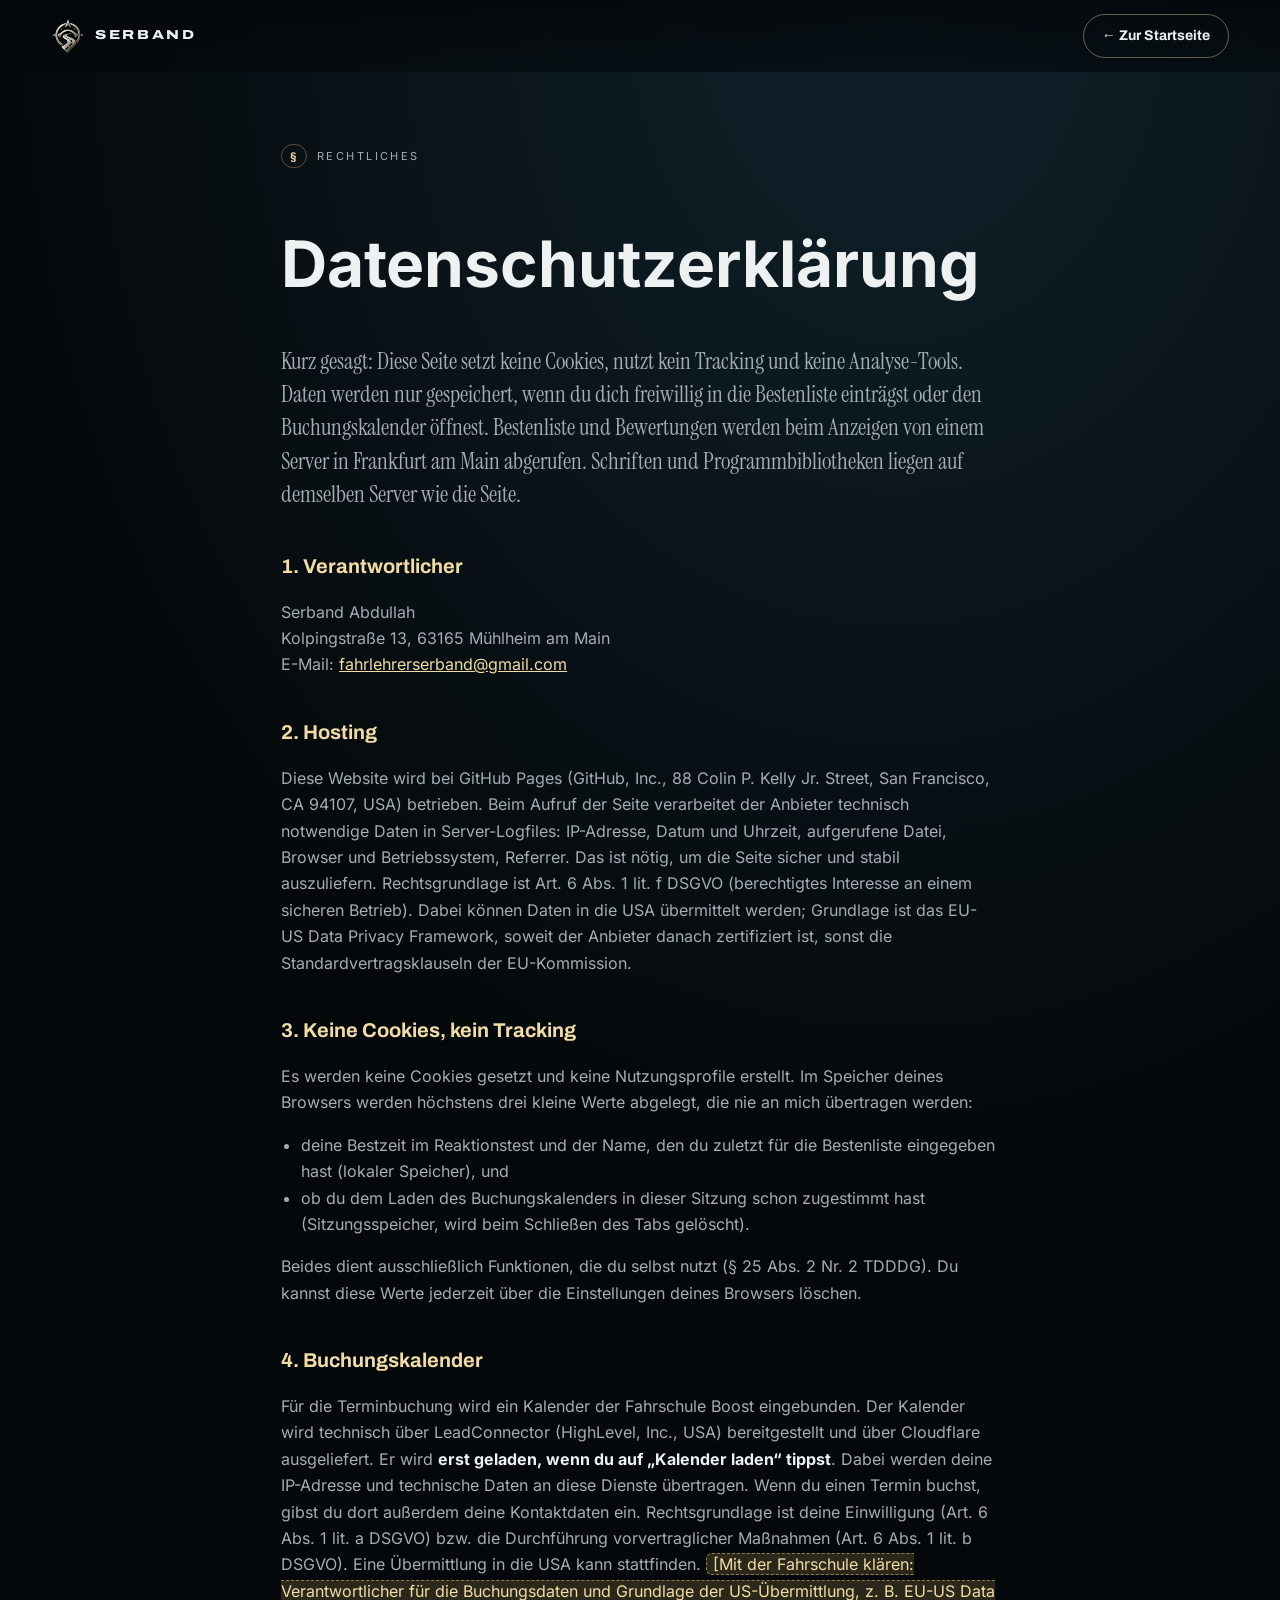
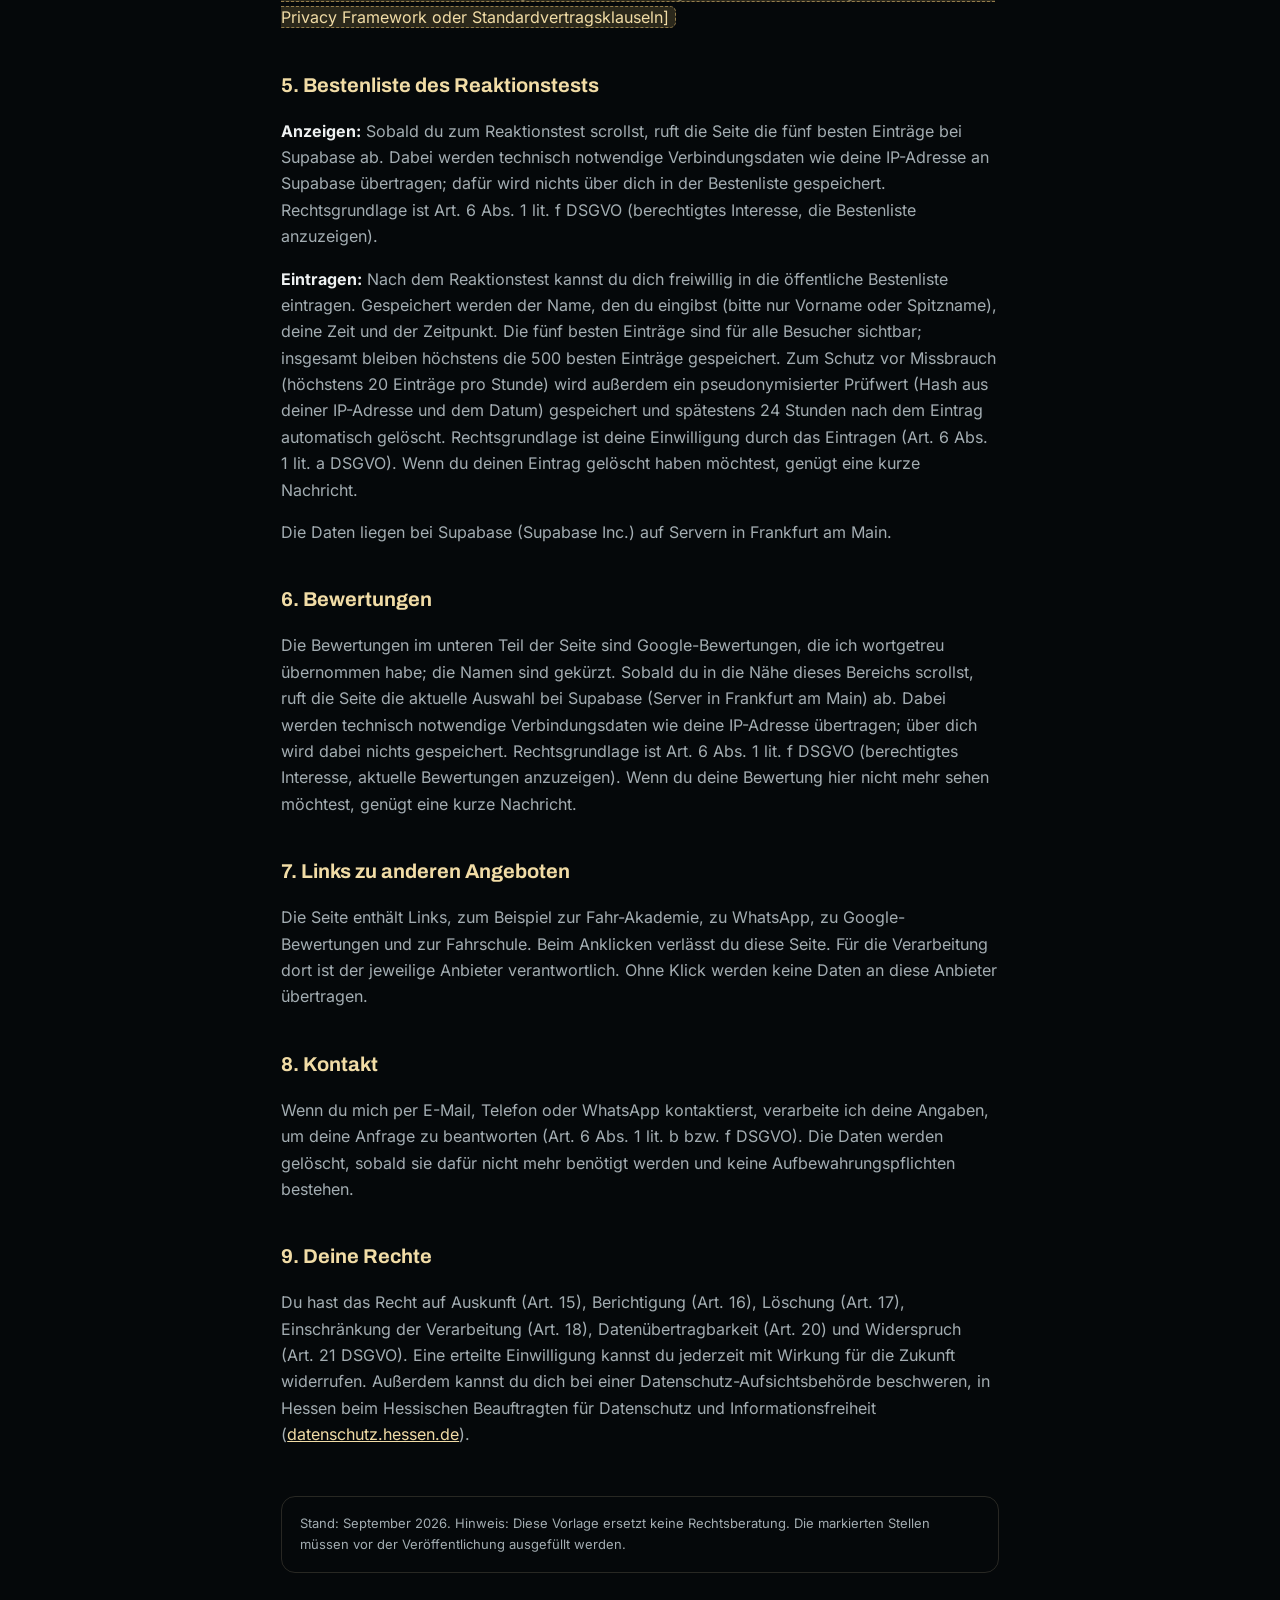
==== commit 0034db0c: "Neues Logo: freigestelltes Kompass-S-Symbol statt altem Wappen Favicon, Apple-Touch-Icon, App-Symbol" ====
--- a/datenschutz.html
+++ b/datenschutz.html
@@ -6,12 +6,12 @@
 <title>Datenschutz · Serband</title>
 <meta name="robots" content="noindex">
 <meta name="theme-color" content="#04080b">
-<link rel="icon" href="img/icon-192.png" type="image/png">
+<link rel="icon" href="img/favicon-64.png?v=2" type="image/png">
 <link rel="stylesheet" href="css/style.css">
 </head>
 <body class="legal-page">
 <header class="legal-nav">
-  <a class="brand" href="./"><img src="img/icon-192.png" alt="" width="34" height="34"><span>SERBAND</span></a>
+  <a class="brand" href="./"><img src="img/logo-symbol.png" alt="" width="34" height="34"><span>SERBAND</span></a>
   <a class="btn btn--ghost btn--small" href="./"><span>← Zur Startseite</span></a>
 </header>
 
--- a/css/style.css
+++ b/css/style.css
@@ -97,7 +97,7 @@
 .legal-page { background: radial-gradient(120% 60% at 70% 0%, #10212b 0%, var(--night) 60%); min-height: 100vh; }
 .legal-nav { position: sticky; top: 0; z-index: 10; display: flex; align-items: center; justify-content: space-between; padding: max(14px, env(safe-area-inset-top)) var(--gutter) 14px; background: linear-gradient(rgba(4,8,11,.92), rgba(4,8,11,.6)); backdrop-filter: blur(12px); -webkit-backdrop-filter: blur(12px); }
 .legal-nav .brand { display: flex; align-items: center; gap: 10px; text-decoration: none; color: var(--text); }
-.legal-nav .brand img { border-radius: 8px; }
+.legal-nav .brand img { display: block; object-fit: contain; }
 .legal-nav .brand span { font-family: var(--display); font-weight: 800; font-stretch: 125%; letter-spacing: .2em; font-size: 13px; }
 .legal { width: min(820px, 100%); margin: 0 auto; padding: clamp(40px, 8vh, 90px) var(--gutter) 80px; }
 .legal .h2 { font-size: clamp(38px, 6vw, 64px); margin-bottom: 28px; }
@@ -570,3 +570,191 @@
 .prolog__line { text-shadow: 0 2px 30px rgba(0,0,0,.8); }
 .tour > *, .story > *, .pause > *, .rate > * { min-width: 0; }
 @media (max-width: 480px) { .row .btn { white-space: normal; text-align: center; flex: 1 1 100%; } }
+
+/* ---------- Theorie-Seite ---------- */
+.kicker { display: flex; align-items: center; gap: 10px; margin: 0 0 14px; letter-spacing: .22em; text-transform: uppercase; font-size: 11px; color: var(--gold); }
+.kicker span { font-family: var(--display); font-weight: 700; letter-spacing: .08em; color: var(--gold-soft); padding: 2px 8px; border: 1px solid rgba(217,181,107,.4); border-radius: 999px; }
+.theorie { width: min(1100px, 100%); margin: 0 auto; padding: clamp(28px, 6vh, 70px) var(--gutter) 60px; }
+.theorie__kopf { max-width: 780px; }
+.theorie .title { font-size: clamp(46px, 9vw, 96px); margin-bottom: 20px; }
+.theorie .lead { margin: 0 0 24px; }
+.theorie__fakten { display: grid; grid-template-columns: repeat(3, minmax(0, 1fr)); gap: 10px; margin: 0 0 26px; }
+.theorie__fakten div { padding: 14px 12px; border: 1px solid var(--line); border-radius: 16px; background: var(--glass, rgba(255,255,255,.03)); min-width: 0; }
+.theorie__fakten dt { font-family: var(--display); font-weight: 800; font-size: clamp(28px, 7vw, 40px); line-height: 1; color: var(--gold-soft); font-variant-numeric: tabular-nums; }
+.theorie__fakten dd { margin: 6px 0 0; font-size: 13px; line-height: 1.35; color: var(--muted); overflow-wrap: anywhere; hyphens: auto; }
+.theorie__hinweis { font-size: 13px; color: var(--muted); margin: 10px 0 0; }
+.folie { margin: 0; min-width: 0; }
+.folie__bild { display: block; border-radius: 14px; overflow: hidden; border: 1px solid var(--line); background: var(--ink); aspect-ratio: 16 / 9; cursor: zoom-in; }
+.folie__bild img { display: block; width: 100%; height: 100%; object-fit: cover; }
+.folie__bild:focus-visible { outline: 2px solid var(--gold); outline-offset: 3px; }
+.folie figcaption { margin-top: 10px; font-size: 15px; line-height: 1.5; color: var(--muted); }
+.folie figcaption b { color: var(--text); font-weight: 600; }
+.abend { padding-top: clamp(48px, 9vh, 90px); }
+.abend__titel { margin: 0 0 12px; font-family: var(--display); font-weight: 800; font-stretch: 100%; font-size: clamp(24px, 4.2vw, 40px); line-height: 1.12; letter-spacing: -0.02em; text-wrap: balance; overflow-wrap: anywhere; hyphens: auto; }
+.abend__text { margin: 0 0 22px; max-width: 62ch; color: var(--muted); }
+/* Handy: seitlich wischen, eine Folie und ein Stück der nächsten sichtbar */
+.folien { display: grid; grid-auto-flow: column; grid-auto-columns: min(84%, 420px); gap: 14px; overflow-x: auto; overscroll-behavior-x: contain; scroll-snap-type: x mandatory; padding-bottom: 12px; scrollbar-width: thin; scrollbar-color: rgba(217,181,107,.35) transparent; }
+.folien > .folie { scroll-snap-align: start; }
+.folien:focus-visible { outline: 2px solid var(--gold); outline-offset: 4px; border-radius: 14px; }
+@media (min-width: 760px) { .folien { grid-auto-flow: row; grid-template-columns: repeat(2, minmax(0, 1fr)); grid-auto-columns: auto; overflow: visible; row-gap: 26px; } }
+@media (min-width: 760px) { .folien--auftakt > .folie:first-child { grid-column: 1 / -1; } }
+.gruppe { margin-top: 22px; padding: 22px 20px; border-radius: var(--radius); border: 1px solid rgba(217,181,107,.35); background: linear-gradient(160deg, rgba(217,181,107,.1), rgba(12,18,22,.6) 60%); max-width: 780px; }
+.gruppe__label { margin: 0 0 4px; letter-spacing: .22em; text-transform: uppercase; font-size: 11px; color: var(--gold); }
+.gruppe h3 { margin: 0 0 10px; font-family: var(--display); font-weight: 800; font-size: clamp(22px, 4vw, 30px); }
+.gruppe p { margin: 0 0 10px; color: var(--muted); }
+.gruppe p:last-child { margin-bottom: 0; }
+.gruppe b { color: var(--text); font-weight: 600; }
+.theorie__schluss { margin-top: clamp(56px, 10vh, 100px); padding-top: 34px; border-top: 1px solid var(--line); max-width: 780px; }
+.theorie__fuss { display: flex; gap: 18px; margin-top: 48px; font-size: 13px; }
+.theorie__fuss a { color: var(--muted); }
+.lupe { position: fixed; inset: 0; z-index: 50; display: flex; flex-direction: column; align-items: center; justify-content: center; gap: 14px; padding: max(16px, env(safe-area-inset-top)) 12px max(16px, env(safe-area-inset-bottom)); background: rgba(3,6,8,.985); backdrop-filter: blur(8px); -webkit-backdrop-filter: blur(8px); }
+.lupe[hidden] { display: none; }
+.lupe img { max-width: 100%; max-height: calc(100% - 150px); object-fit: contain; border-radius: 10px; }
+.lupe p { margin: 0; max-width: 60ch; text-align: center; font-size: 14px; color: var(--muted); }
+.lupe__knoepfe { display: flex; gap: 10px; }
+body.lupe-offen { overflow: hidden; }
+.road__link { display: inline-block; margin-top: 6px; color: var(--gold-soft); text-underline-offset: 4px; }
+
+/* ---------- Ruhige Startseite (01.10.2026) ----------
+   Kein Vorspann, keine an das Scrollen gekoppelten Effekte: Texte stehen still.
+   Der Hintergrund läuft als Schleife und ist gleichmäßig abgedunkelt, damit man lesen kann. */
+.stage__shade { background-color: rgba(5, 8, 10, .5); }
+.chapter--hero { padding-top: clamp(104px, 16vh, 180px); }
+.hero { width: min(860px, 100%); margin: 0 auto; text-align: center; }
+.hero__vor { margin: 0 0 18px; font-family: var(--serif); font-style: italic; font-size: clamp(22px, 2.4vw, 32px); color: var(--muted); text-shadow: 0 2px 24px rgba(0,0,0,.8); }
+.hero .title { margin-bottom: 26px; }
+.hero__text { margin: 0 auto; max-width: 36ch; text-shadow: 0 2px 24px rgba(0,0,0,.85); }
+.hero .row { justify-content: center; }
+.hero .prolog__sub { margin-top: 30px; }
+.kacheln { width: min(1100px, 100%); margin: clamp(56px, 9vh, 100px) auto 0; }
+.kacheln__titel { margin: 0 0 16px; text-align: center; font-family: var(--display); font-weight: 700; font-size: clamp(22px, 3vw, 30px); }
+.kacheln__grid { display: grid; grid-template-columns: repeat(2, minmax(0, 1fr)); gap: 10px; }
+@media (min-width: 860px) { .kacheln__grid { grid-template-columns: repeat(3, minmax(0, 1fr)); gap: 14px; } }
+.kachel { display: flex; flex-direction: column; gap: 6px; min-width: 0; min-height: 110px; padding: 16px; border-radius: 18px; border: 1px solid var(--line); background: rgba(10, 16, 20, .82); text-decoration: none; transition: border-color .25s, background .25s; }
+.kachel b { font-family: var(--display); font-weight: 700; font-size: clamp(17px, 2vw, 21px); color: var(--text); }
+.kachel b::after { content: " →"; color: var(--gold); }
+.kachel span { font-size: 14px; line-height: 1.4; color: var(--muted); overflow-wrap: anywhere; hyphens: auto; }
+.kachel:hover, .kachel:focus-visible { border-color: rgba(217,181,107,.6); background: rgba(16, 24, 29, .9); }
+.kachel--gold { border-color: rgba(217,181,107,.55); background: linear-gradient(160deg, rgba(217,181,107,.2), rgba(10,16,20,.85) 70%); }
+.kicker--mitte { justify-content: center; }
+.menu__pages { display: grid; grid-template-columns: repeat(3, minmax(0, 1fr)); gap: 10px; margin: 0 0 30px; }
+.menu__pages a { padding: 14px 12px; border-radius: 14px; border: 1px solid var(--line); text-decoration: none; font-family: var(--display); font-weight: 700; font-size: clamp(16px, 2.4vw, 22px); text-align: center; }
+.menu__pages a:hover { border-color: rgba(217,181,107,.6); color: var(--gold-soft); }
+.menu__list a { transition-delay: 0s; }
+.zitat { margin: 30px auto 0; max-width: 640px; }
+.zitat blockquote { margin: 0; }
+.zitat p { margin: 0; font-family: var(--serif); font-style: italic; font-size: clamp(24px, 3vw, 36px); line-height: 1.25; color: var(--cream); }
+.zitat figcaption { margin-top: 8px; font-size: 13px; letter-spacing: .12em; text-transform: uppercase; color: var(--gold); }
+.stimmen__dank { max-width: 58ch; margin: 18px auto 30px; color: var(--muted); }
+:target, [id] { scroll-margin-top: 84px; }
+.menu { grid-template-columns: minmax(0, 1fr); }
+.menu__pages a { min-width: 0; overflow-wrap: anywhere; }
+@media (max-width: 420px) { .menu__pages a { padding: 12px 6px; font-size: 15px; } }
+.foot nav { flex-wrap: wrap; column-gap: 18px; row-gap: 0; }
+
+/* ---------- Über mich & Praxis ---------- */
+.seite__kopf { max-width: none; display: grid; gap: 28px; align-items: center; }
+@media (min-width: 760px) { .seite__kopf { grid-template-columns: minmax(0, 1fr) 340px; gap: 50px; } }
+.seite__kopf > * { min-width: 0; }
+.seite__foto { margin: 0; justify-self: center; width: min(70vw, 340px); }
+.seite__foto img { width: 100%; height: auto; aspect-ratio: 1000 / 1498; object-fit: cover; border-radius: 22px; border: 1px solid var(--line); box-shadow: 0 30px 80px rgba(0,0,0,.5); }
+.fliesstext { max-width: 62ch; }
+.fliesstext p { margin: 0 0 14px; color: rgba(238,241,242,.88); }
+.fliesstext p:last-child { margin-bottom: 0; }
+.seite__weiter { margin: 18px 0 0; }
+.seite__weiter a { color: var(--gold-soft); text-underline-offset: 4px; }
+.zitat--links { margin: 0 0 18px; }
+.steckbrief { margin: 0; display: grid; gap: 10px; max-width: 780px; }
+@media (min-width: 640px) { .steckbrief { grid-template-columns: repeat(2, minmax(0, 1fr)); } }
+.steckbrief div { padding: 14px 16px; border: 1px solid var(--line); border-radius: 16px; background: rgba(255,255,255,.03); min-width: 0; }
+.steckbrief dt { font-size: 12px; letter-spacing: .14em; text-transform: uppercase; color: var(--gold); }
+.steckbrief dd { margin: 4px 0 0; color: var(--text); overflow-wrap: anywhere; }
+.schritte { list-style: none; counter-reset: schritt; margin: 0; padding: 0; display: grid; gap: 14px; max-width: 780px; }
+.schritte li { counter-increment: schritt; position: relative; padding: 18px 18px 18px 64px; border: 1px solid var(--line); border-radius: 18px; background: rgba(255,255,255,.03); min-width: 0; }
+.schritte li::before { content: counter(schritt); position: absolute; left: 16px; top: 16px; width: 34px; height: 34px; border-radius: 50%; display: grid; place-items: center; font-family: var(--display); font-weight: 800; color: #16110a; background: linear-gradient(135deg, #f3dfa9, #d4aa57); }
+.schritte h3 { margin: 0 0 6px; font-family: var(--display); font-size: clamp(18px, 2.4vw, 22px); }
+.schritte h3 small { font-family: var(--body); font-weight: 400; font-size: 13px; color: var(--gold); margin-left: 6px; white-space: nowrap; }
+.schritte p { margin: 0; color: var(--muted); }
+.theorie__fuss { flex-wrap: wrap; row-gap: 6px; }
+.theorie__fuss a { display: inline-block; padding: 10px 0; }
+.story--text { text-align: left; width: min(680px, 100%); }
+.story--text .quote { text-align: left; }
+.kachel b::after { content: "\00a0→"; }
+.menu { background: #040608; }
+@media (max-width: 400px) { .kachel { padding: 14px 12px; } .kachel b { font-size: 16px; } }
+@media (max-width: 340px) { .kachel b { font-size: 15px; } }
+.lerntypen { display: grid; gap: 10px; max-width: 980px; }
+@media (min-width: 760px) { .lerntypen { grid-template-columns: repeat(3, minmax(0, 1fr)); gap: 14px; } }
+.lerntypen div { padding: 18px; border-radius: 18px; border: 1px solid var(--line); background: rgba(255,255,255,.03); min-width: 0; }
+.lerntypen b { display: block; font-family: var(--display); font-size: clamp(20px, 2.6vw, 26px); color: var(--gold-soft); margin-bottom: 6px; }
+.lerntypen p { margin: 0; color: var(--muted); }
+.mitmachen { list-style: none; margin: 0 0 24px; padding: 0; display: grid; gap: 10px; max-width: 780px; }
+.mitmachen li { position: relative; padding: 0 0 0 30px; color: var(--muted); }
+.mitmachen li::before { content: ""; position: absolute; left: 4px; top: .55em; width: 10px; height: 10px; border-radius: 50%; background: var(--gold); box-shadow: 0 0 0 4px rgba(217,181,107,.18); }
+.mitmachen b { color: var(--text); font-weight: 600; margin-right: 4px; }
+.lerntypen--start { margin: 30px auto 0; }
+.vorschau { display: grid; grid-auto-flow: column; grid-auto-columns: min(80%, 360px); gap: 12px; overflow-x: auto; scroll-snap-type: x mandatory; max-width: 1100px; margin: 26px auto 0; padding-bottom: 10px; scrollbar-width: thin; scrollbar-color: rgba(217,181,107,.35) transparent; }
+@media (min-width: 900px) { .vorschau { grid-auto-flow: row; grid-template-columns: repeat(3, minmax(0, 1fr)); overflow: visible; } }
+.vorschau__bild { scroll-snap-align: start; display: block; min-width: 0; text-decoration: none; border-radius: 14px; overflow: hidden; border: 1px solid var(--line); background: rgba(10,16,20,.85); }
+.vorschau__bild img { width: 100%; aspect-ratio: 16 / 9; object-fit: cover; }
+.vorschau__bild span { display: block; padding: 10px 12px; font-size: 14px; color: var(--text); }
+.sprachen { list-style: none; margin: 14px 0 0; padding: 0; display: flex; flex-wrap: wrap; gap: 8px; }
+.sprachen li { padding: 6px 12px; border-radius: 999px; border: 1px solid rgba(217,181,107,.35); background: rgba(217,181,107,.08); font-size: 14px; line-height: 1.4; color: var(--text); unicode-bidi: isolate; }
+.schritte p + p { margin-top: 10px; }
+
+/* Bewertungen: Laufband über die normale Scrollposition (02.10.2026) – kein transform,
+   kein will-change, keine Maske: iPhone-Safari zeichnet so auch sehr lange Reihen vollständig */
+.reviews { display: block; }
+.reviews__row { display: flex; gap: 16px; overflow-x: auto; overflow-y: hidden; overscroll-behavior-x: contain; padding: 4px var(--gutter) 14px; cursor: auto; touch-action: auto; -webkit-mask-image: none; mask-image: none; scrollbar-width: none; }
+.reviews__row::-webkit-scrollbar { display: none; }
+.reviews__row:focus-visible { outline: 2px solid var(--gold); outline-offset: -2px; }
+@media (prefers-reduced-motion: reduce) { .reviews__row { scroll-snap-type: x mandatory; scroll-padding: 0 var(--gutter); scrollbar-width: thin; } .review { scroll-snap-align: start; } }
+.stimmen > *, .reviews { min-width: 0; }
+/* Reaktionstest: Rückmeldungen ohne GSAP */
+@keyframes wackeln { 0% { transform: translateX(-10px); } 30% { transform: translateX(7px); } 55% { transform: translateX(-4px); } 80% { transform: translateX(2px); } 100% { transform: none; } }
+.light-btn.wackelt { animation: wackeln .5s ease-out; }
+@keyframes neuBest { 0% { transform: scale(1.4); color: #8fe6bf; } 100% { transform: none; color: var(--gold-soft); } }
+#gameBest.neu { display: inline-block; animation: neuBest .8s cubic-bezier(.3,1.6,.5,1); }
+
+/* Dein Weg: die goldene Linie wächst beim Scrollen mit; erreichte Nummern werden größer
+   (Linie liegt hinter den Kreisen, nicht mehr durch die Zahl) */
+.road::before, .road::after { z-index: 0; }
+.road__step { z-index: 1; }
+.road__n { transition: transform .45s var(--ease), background-color .45s, color .45s, box-shadow .45s; }
+.road__step.is-reached .road__n { transform: scale(1.32); background: linear-gradient(135deg, #f3dfa9, #d4aa57); color: #16110a; border-color: var(--gold-soft); box-shadow: 0 0 22px rgba(217,181,107,.55); }
+@media (prefers-reduced-motion: reduce) { .road__n { transition: none; } }
+/* Vorschaubilder: Höhe aus dem Seitenverhältnis, nicht aus dem height-Attribut
+   (sonst 900 px hoch und stark vergrößert – „groß und verpixelt“ am Handy) */
+.vorschau__bild img { height: auto; }
+
+/* Theorie: Foto oben */
+.theorie__foto { margin: 6px 0 0; }
+.theorie__foto img { width: 100%; height: auto; aspect-ratio: 1600 / 1067; object-fit: cover; border-radius: 18px; border: 1px solid var(--line); }
+.theorie__foto figcaption { margin-top: 10px; font-size: 13px; letter-spacing: .12em; text-transform: uppercase; color: var(--muted); }
+
+/* Theorie: Zeitstrahl aller Lektionen */
+.zeitstrahl { list-style: none; margin: 0; padding: 0 0 0 52px; position: relative; display: grid; gap: 34px; }
+.zeitstrahl::before { content: ""; position: absolute; left: 19px; top: 8px; bottom: 8px; width: 2px; background: linear-gradient(var(--gold), rgba(217,181,107,.15)); }
+.lektion { position: relative; min-width: 0; }
+.lektion__nr { position: absolute; left: -52px; top: 0; width: 40px; height: 40px; border-radius: 50%; display: grid; place-items: center; font-family: var(--display); font-weight: 800; font-size: 16px; color: #16110a; background: linear-gradient(135deg, #f3dfa9, #d4aa57); box-shadow: 0 0 0 5px var(--night); }
+.lektion--bald .lektion__nr { background: var(--card-solid); color: var(--muted); border: 1.5px dashed rgba(217,181,107,.5); }
+.lektion__abend { margin: 0 0 2px; font-size: 12px; letter-spacing: .16em; text-transform: uppercase; color: var(--gold); }
+.lektion__titel { margin: 0 0 8px; font-family: var(--display); font-weight: 800; font-size: clamp(21px, 3.2vw, 30px); line-height: 1.15; text-wrap: balance; overflow-wrap: anywhere; hyphens: auto; }
+.lektion__text { margin: 0 0 16px; max-width: 62ch; color: var(--muted); }
+.lektion .folien { margin-bottom: 4px; }
+.lektion .gruppe { margin-top: 16px; }
+.pause--lektion { margin: 20px 0 0; width: 100%; }
+@media (max-width: 760px) { .pause--lektion { grid-template-columns: 1fr; } }
+/* Folien-Reihen: keine Scrollleiste (wirkte am Handy wie ein brauner Balken); die angeschnittene nächste Folie zeigt, dass man wischen kann */
+.folien, .vorschau { scrollbar-width: none; }
+.folien::-webkit-scrollbar, .vorschau::-webkit-scrollbar { display: none; }
+
+/* Theorie: kleiner Sprungknopf zum Reaktionstest */
+.mini-knopf {
+  display: inline-flex; align-items: center; gap: .45em;
+  margin: 1rem 0 1.5rem; padding: .5rem .95rem; min-height: 40px;
+  border: 1px solid rgba(255,255,255,.22); border-radius: 999px;
+  background: rgba(255,255,255,.06); color: inherit;
+  font-size: .9rem; font-weight: 600; text-decoration: none;
+}
+.mini-knopf:hover, .mini-knopf:focus-visible { background: rgba(255,255,255,.12); border-color: rgba(255,255,255,.4); }
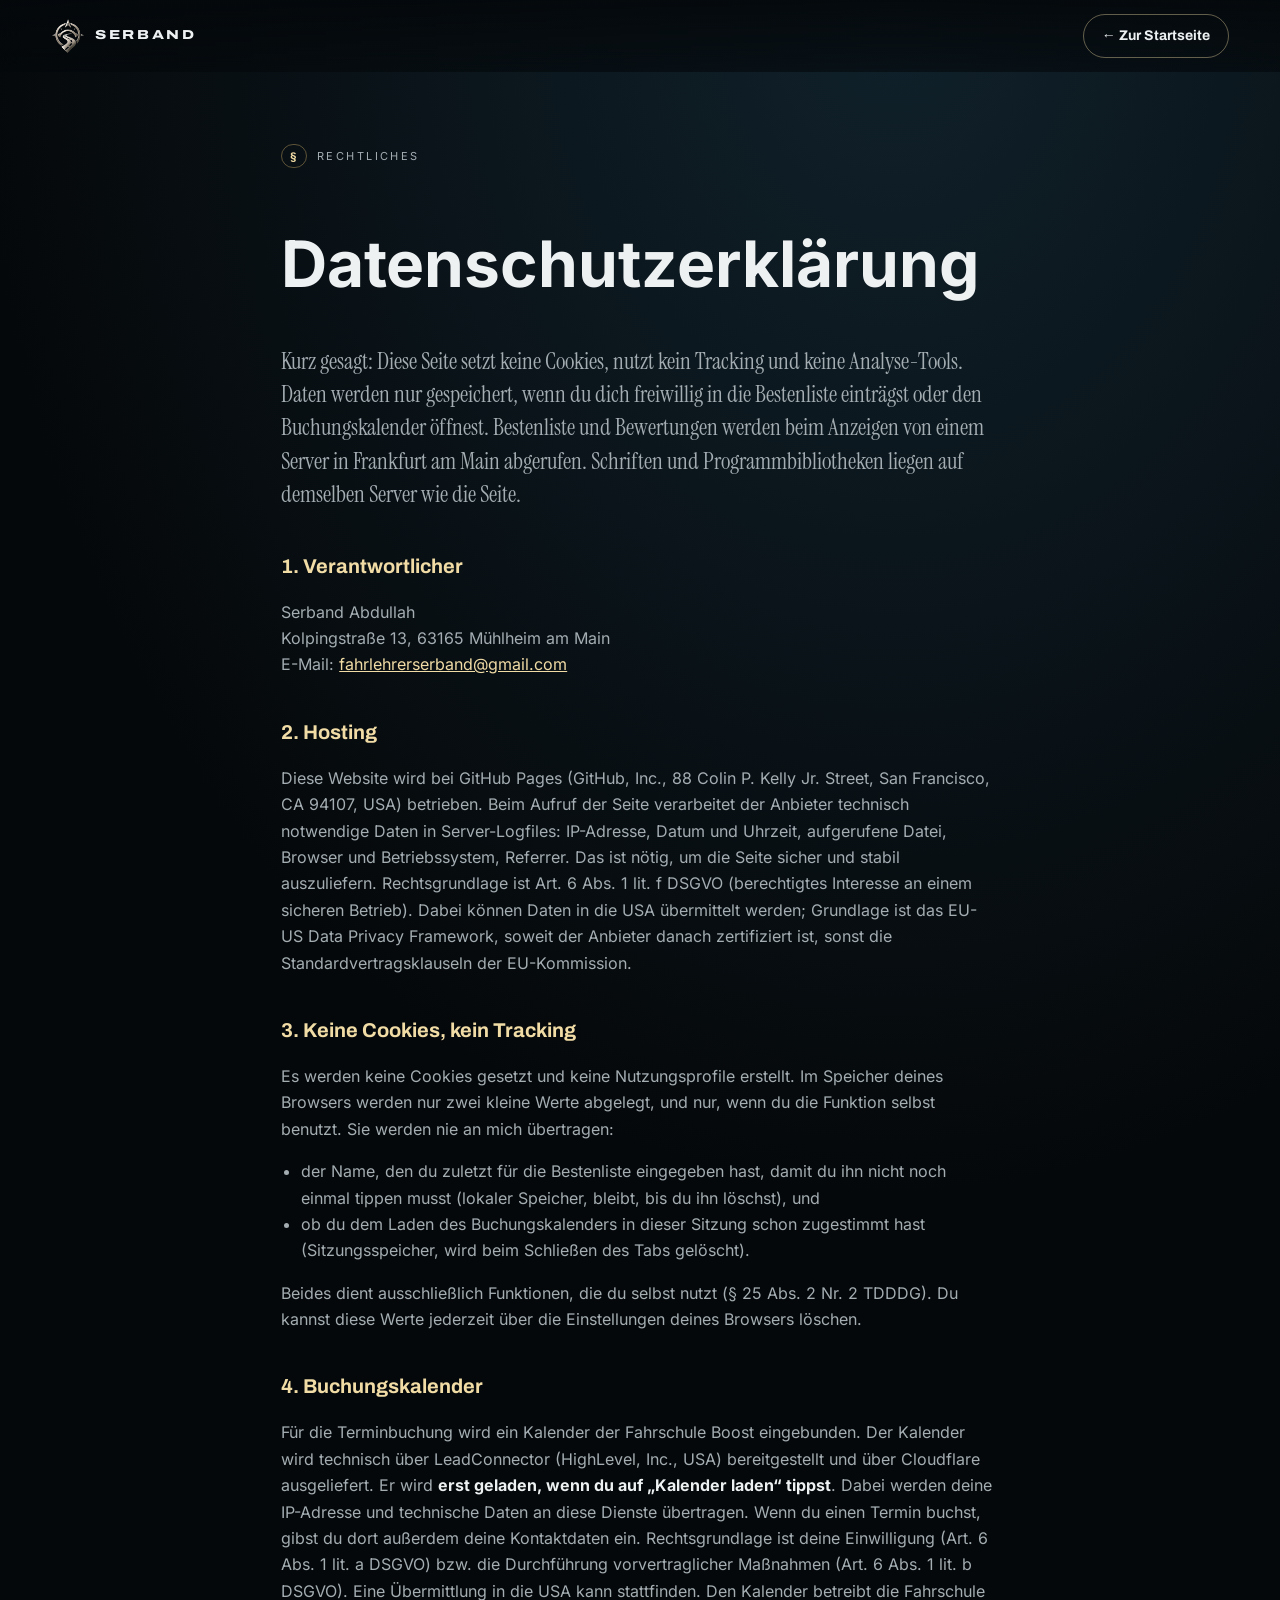
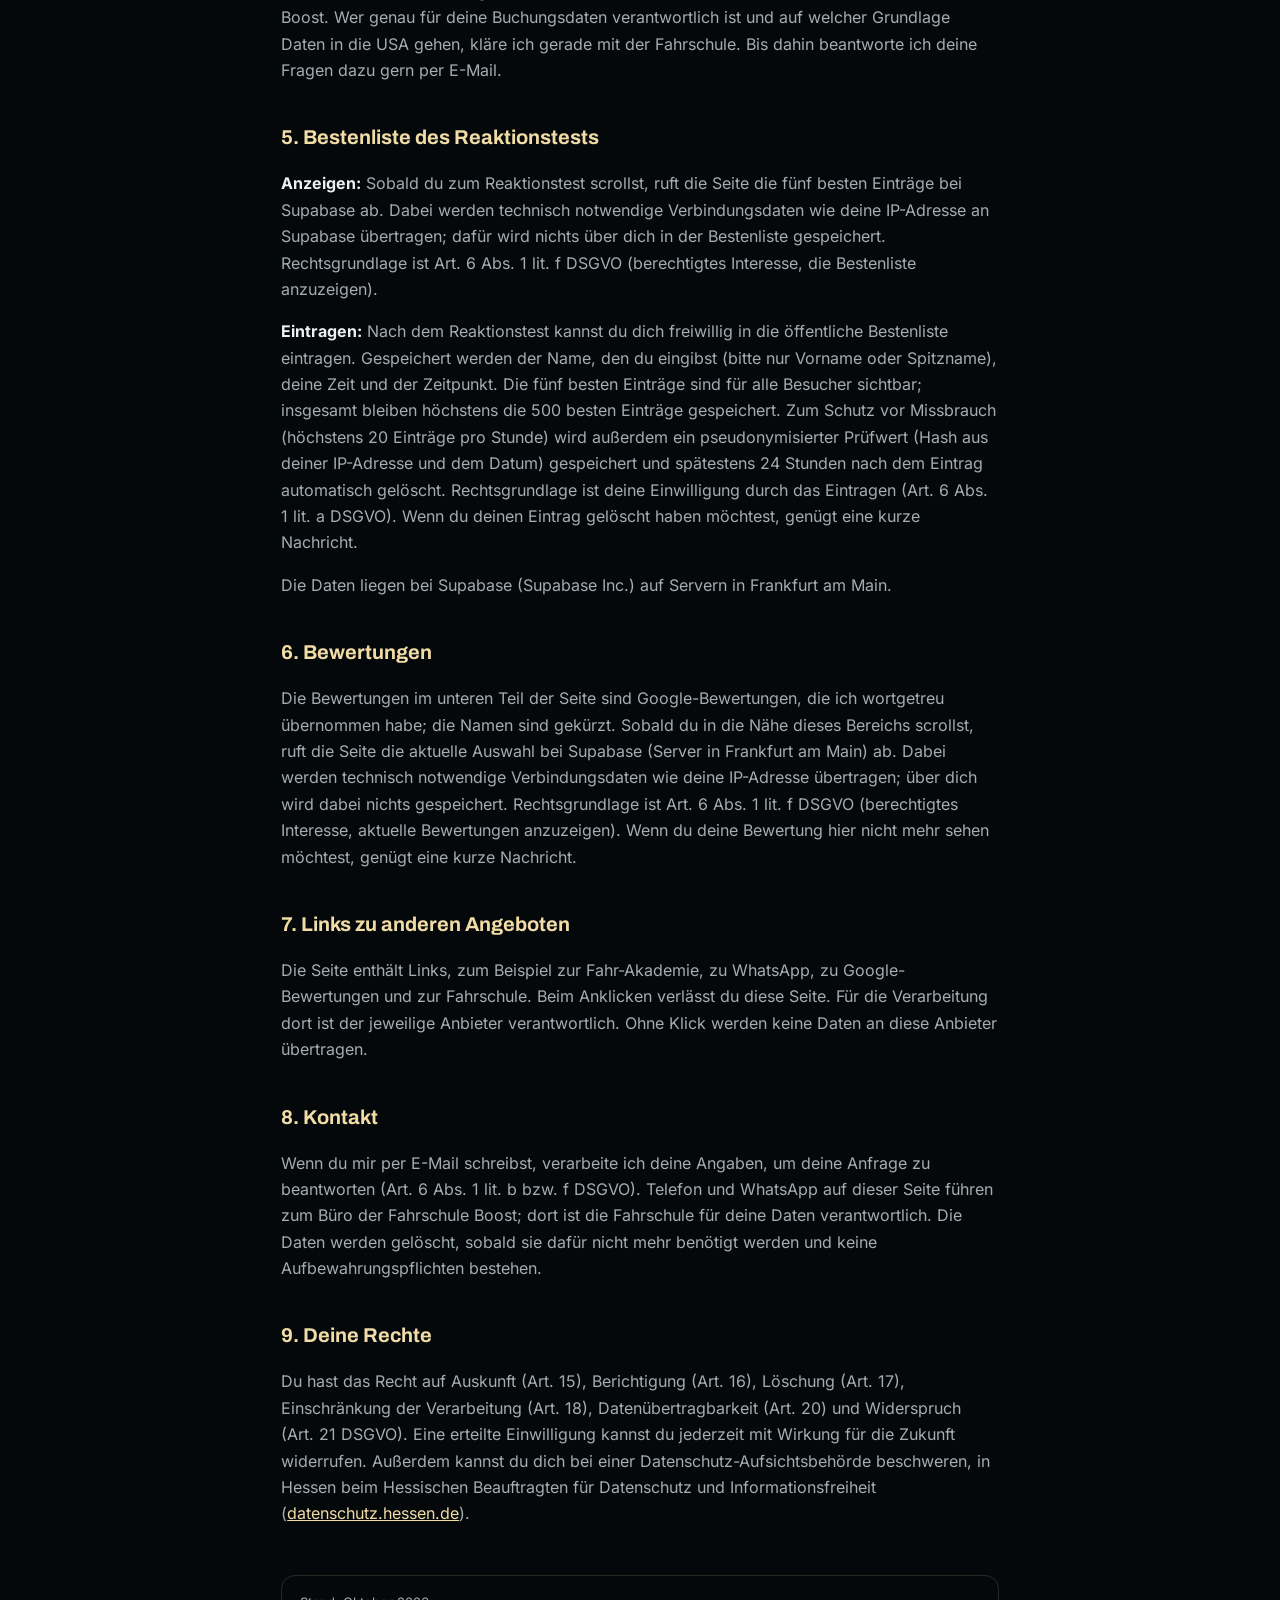
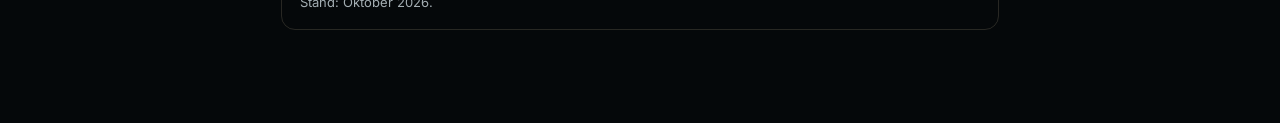
==== commit c5361711: "Inhalte (Agent 2, eingebaut vom Koordinator): ehrliches Rückmeldungs-Quiz, keine Lerntypen-Versprech" ====
--- a/datenschutz.html
+++ b/datenschutz.html
@@ -5,7 +5,7 @@
 <meta name="viewport" content="width=device-width, initial-scale=1, viewport-fit=cover">
 <title>Datenschutz · Serband</title>
 <meta name="robots" content="noindex">
-<meta name="theme-color" content="#04080b">
+<meta name="theme-color" content="#05080a">
 <link rel="icon" href="img/favicon-64.png?v=2" type="image/png">
 <link rel="stylesheet" href="css/style.css">
 </head>
@@ -32,15 +32,15 @@
   <p>Diese Website wird bei GitHub Pages (GitHub, Inc., 88 Colin P. Kelly Jr. Street, San Francisco, CA 94107, USA) betrieben. Beim Aufruf der Seite verarbeitet der Anbieter technisch notwendige Daten in Server-Logfiles: IP-Adresse, Datum und Uhrzeit, aufgerufene Datei, Browser und Betriebssystem, Referrer. Das ist nötig, um die Seite sicher und stabil auszuliefern. Rechtsgrundlage ist Art. 6 Abs. 1 lit. f DSGVO (berechtigtes Interesse an einem sicheren Betrieb). Dabei können Daten in die USA übermittelt werden; Grundlage ist das EU-US Data Privacy Framework, soweit der Anbieter danach zertifiziert ist, sonst die Standardvertragsklauseln der EU-Kommission.</p>
 
   <h2>3. Keine Cookies, kein Tracking</h2>
-  <p>Es werden keine Cookies gesetzt und keine Nutzungsprofile erstellt. Im Speicher deines Browsers werden höchstens drei kleine Werte abgelegt, die nie an mich übertragen werden:</p>
+  <p>Es werden keine Cookies gesetzt und keine Nutzungsprofile erstellt. Im Speicher deines Browsers werden nur zwei kleine Werte abgelegt, und nur, wenn du die Funktion selbst benutzt. Sie werden nie an mich übertragen:</p>
   <ul>
-    <li>deine Bestzeit im Reaktionstest und der Name, den du zuletzt für die Bestenliste eingegeben hast (lokaler Speicher), und</li>
+    <li>der Name, den du zuletzt für die Bestenliste eingegeben hast, damit du ihn nicht noch einmal tippen musst (lokaler Speicher, bleibt, bis du ihn löschst), und</li>
     <li>ob du dem Laden des Buchungskalenders in dieser Sitzung schon zugestimmt hast (Sitzungsspeicher, wird beim Schließen des Tabs gelöscht).</li>
   </ul>
   <p>Beides dient ausschließlich Funktionen, die du selbst nutzt (§ 25 Abs. 2 Nr. 2 TDDDG). Du kannst diese Werte jederzeit über die Einstellungen deines Browsers löschen.</p>
 
   <h2>4. Buchungskalender</h2>
-  <p>Für die Terminbuchung wird ein Kalender der Fahrschule Boost eingebunden. Der Kalender wird technisch über LeadConnector (HighLevel, Inc., USA) bereitgestellt und über Cloudflare ausgeliefert. Er wird <strong>erst geladen, wenn du auf „Kalender laden“ tippst</strong>. Dabei werden deine IP-Adresse und technische Daten an diese Dienste übertragen. Wenn du einen Termin buchst, gibst du dort außerdem deine Kontaktdaten ein. Rechtsgrundlage ist deine Einwilligung (Art. 6 Abs. 1 lit. a DSGVO) bzw. die Durchführung vorvertraglicher Maßnahmen (Art. 6 Abs. 1 lit. b DSGVO). Eine Übermittlung in die USA kann stattfinden. <mark class="todo">[Mit der Fahrschule klären: Verantwortlicher für die Buchungsdaten und Grundlage der US-Übermittlung, z. B. EU-US Data Privacy Framework oder Standardvertragsklauseln]</mark></p>
+  <p>Für die Terminbuchung wird ein Kalender der Fahrschule Boost eingebunden. Der Kalender wird technisch über LeadConnector (HighLevel, Inc., USA) bereitgestellt und über Cloudflare ausgeliefert. Er wird <strong>erst geladen, wenn du auf „Kalender laden“ tippst</strong>. Dabei werden deine IP-Adresse und technische Daten an diese Dienste übertragen. Wenn du einen Termin buchst, gibst du dort außerdem deine Kontaktdaten ein. Rechtsgrundlage ist deine Einwilligung (Art. 6 Abs. 1 lit. a DSGVO) bzw. die Durchführung vorvertraglicher Maßnahmen (Art. 6 Abs. 1 lit. b DSGVO). Eine Übermittlung in die USA kann stattfinden. Den Kalender betreibt die Fahrschule Boost. Wer genau für deine Buchungsdaten verantwortlich ist und auf welcher Grundlage Daten in die USA gehen, kläre ich gerade mit der Fahrschule. Bis dahin beantworte ich deine Fragen dazu gern per E-Mail.</p>
 
   <h2>5. Bestenliste des Reaktionstests</h2>
   <p><strong>Anzeigen:</strong> Sobald du zum Reaktionstest scrollst, ruft die Seite die fünf besten Einträge bei Supabase ab. Dabei werden technisch notwendige Verbindungsdaten wie deine IP-Adresse an Supabase übertragen; dafür wird nichts über dich in der Bestenliste gespeichert. Rechtsgrundlage ist Art. 6 Abs. 1 lit. f DSGVO (berechtigtes Interesse, die Bestenliste anzuzeigen).</p>
@@ -54,12 +54,12 @@
   <p>Die Seite enthält Links, zum Beispiel zur Fahr-Akademie, zu WhatsApp, zu Google-Bewertungen und zur Fahrschule. Beim Anklicken verlässt du diese Seite. Für die Verarbeitung dort ist der jeweilige Anbieter verantwortlich. Ohne Klick werden keine Daten an diese Anbieter übertragen.</p>
 
   <h2>8. Kontakt</h2>
-  <p>Wenn du mich per E-Mail, Telefon oder WhatsApp kontaktierst, verarbeite ich deine Angaben, um deine Anfrage zu beantworten (Art. 6 Abs. 1 lit. b bzw. f DSGVO). Die Daten werden gelöscht, sobald sie dafür nicht mehr benötigt werden und keine Aufbewahrungspflichten bestehen.</p>
+  <p>Wenn du mir per E-Mail schreibst, verarbeite ich deine Angaben, um deine Anfrage zu beantworten (Art. 6 Abs. 1 lit. b bzw. f DSGVO). Telefon und WhatsApp auf dieser Seite führen zum Büro der Fahrschule Boost; dort ist die Fahrschule für deine Daten verantwortlich. Die Daten werden gelöscht, sobald sie dafür nicht mehr benötigt werden und keine Aufbewahrungspflichten bestehen.</p>
 
   <h2>9. Deine Rechte</h2>
   <p>Du hast das Recht auf Auskunft (Art. 15), Berichtigung (Art. 16), Löschung (Art. 17), Einschränkung der Verarbeitung (Art. 18), Datenübertragbarkeit (Art. 20) und Widerspruch (Art. 21 DSGVO). Eine erteilte Einwilligung kannst du jederzeit mit Wirkung für die Zukunft widerrufen. Außerdem kannst du dich bei einer Datenschutz-Aufsichtsbehörde beschweren, in Hessen beim Hessischen Beauftragten für Datenschutz und Informationsfreiheit (<a href="https://datenschutz.hessen.de" target="_blank" rel="noopener">datenschutz.hessen.de</a>).</p>
 
-  <p class="legal__note">Stand: September 2026. Hinweis: Diese Vorlage ersetzt keine Rechtsberatung. Die markierten Stellen müssen vor der Veröffentlichung ausgefüllt werden.</p>
+  <p class="legal__note">Stand: Oktober 2026.</p>
 </main>
 </body>
 </html>
--- a/css/style.css
+++ b/css/style.css
@@ -17,7 +17,7 @@
 .intro__inner { position: relative; z-index: 2; text-align: center; display: grid; justify-items: center; gap: 6px; padding: 24px; }
 .intro__mark { width: 110px; height: 110px; margin-bottom: 18px; filter: drop-shadow(0 0 24px rgba(217,181,107,.25)); }
 /* Logo (Kompass) */
-.mk { overflow: visible; }
+svg.mk { overflow: visible; }
 .mk-ring { fill: none; stroke: var(--gold); stroke-width: 2.4; }
 .mk-ring--in { stroke-width: 1; opacity: .45; }
 .mk-pts { fill: var(--gold-soft); }
@@ -161,8 +161,8 @@
 :root {
   --night: #05080a;
   --ink: #0b1115;
-  --card: rgba(12, 18, 22, .86);
-  --card-solid: #0d151a;
+  --card: rgba(11, 22, 17, .86);    /* 11.10.2026: leicht dunkelgrün statt grau (Marke) */
+  --card-solid: #0c1812;
   --line: rgba(220, 205, 170, .16);
   --gold: #d9b56b;
   --gold-soft: #f1dca6;
@@ -176,6 +176,37 @@
   --body: "Inter", system-ui, -apple-system, "Segoe UI", sans-serif;
   --serif: "Instrument Serif", Georgia, serif;
   --radius: 24px;
+
+  /* ---- Design-System (11.10.2026): Grundwerte für neue und überarbeitete Bausteine ----
+     Marke: Nacht + Dunkelgrün + Gold. Grün ist die Fläche, Gold der Akzent (nie Gold auf Gold für Text). */
+  --green-ink: #14211a;            /* gleiche Tinte wie „Jetzt dran“ im Fahrlehrer-Kompass */
+  --green-deep: #0c1812;           /* volle grüne Fläche (Kopf einer Karte, Hervorhebung) */
+  --green-card: rgba(11, 24, 18, .88); /* Karte über dem Film, leicht grün statt grau */
+  --green-line: rgba(120, 190, 150, .18);
+  --paper: #faf6ec;                /* Papier der Klassen-Skizzen = helle Brücke zu den Apps */
+  --paper-ink: #2c2a26;
+  --gold-btn: linear-gradient(135deg, #f3dfa9, #d4aa57);
+  --on-gold: #16110a;              /* Schrift auf Gold: 8,7:1 bis 14:1 */
+  /* Schriftgrößen (Handy → groß) */
+  --fs-xs: 12px;                   /* Kicker, Bildunterschrift (immer ≥ 12 px) */
+  --fs-sm: 14px;                   /* Nebentext in Karten */
+  --fs-base: clamp(16px, 1.05vw, 18px);
+  --fs-lead: clamp(20px, 1.8vw, 28px);
+  --fs-h3: clamp(21px, 2.4vw, 30px);
+  --fs-h2: clamp(44px, 7vw, 112px);
+  --fs-h1: clamp(52px, 10vw, 170px);
+  /* Abstände (4er-Raster) */
+  --sp-1: 4px; --sp-2: 8px; --sp-3: 12px; --sp-4: 16px; --sp-5: 24px; --sp-6: 32px; --sp-7: 48px; --sp-8: 72px;
+  /* Ecken */
+  --radius-sm: 12px; --radius-md: 18px; --radius-pill: 999px;
+  /* Schatten */
+  --shadow-card: 0 40px 100px rgba(0, 0, 0, .45);
+  --shadow-soft: 0 12px 34px rgba(0, 0, 0, .35);
+  --shadow-gold: 0 10px 34px rgba(217, 181, 107, .22);
+  /* Bewegung: kurz und ruhig; Texte bewegen sich nie */
+  --dur-fast: .2s; --dur: .4s; --dur-slow: .9s;
+  /* Tippfläche */
+  --tap: 44px;
 }
 *, *::before, *::after { box-sizing: border-box; }
 html { -webkit-text-size-adjust: 100%; }
@@ -372,7 +403,10 @@
 @media (max-width: 700px) { .deal { grid-template-columns: 1fr; } }
 
 /* Kapitel IV – Werkzeuge */
-.tool__kicker { margin: 0 0 8px; letter-spacing: .22em; text-transform: uppercase; font-size: 11px; color: var(--gold); }
+.tool__kicker { margin: 0 0 8px; letter-spacing: .22em; text-transform: uppercase; font-size: 11px; color: var(--gold); display: flex; align-items: center; gap: 12px; }
+/* App-Symbole: nur dezent, nur bei der jeweiligen App */
+.tool__ico { width: 40px; height: 40px; border-radius: 9px; opacity: .88; box-shadow: 0 2px 10px rgba(0,0,0,.35); flex: none; }
+.tool__ico--sm { width: 36px; height: 36px; }
 /* App-Tour: Handy bleibt stehen, der Bildschirm wechselt mit dem Text (ab 900 px); am Handy Bild je Schritt */
 .tour { --ph: min(640px, calc(100vh - 230px)); width: min(1180px, 100%); margin: clamp(60px, 10vh, 120px) auto 0; display: grid; grid-template-columns: minmax(0, 1fr) minmax(0, 1fr); gap: clamp(30px, 6vw, 90px); }
 @supports (height: 100svh) { .tour { --ph: min(640px, calc(100svh - 230px)); } }
@@ -646,6 +680,7 @@
 .zitat p { margin: 0; font-family: var(--serif); font-style: italic; font-size: clamp(24px, 3vw, 36px); line-height: 1.25; color: var(--cream); }
 .zitat figcaption { margin-top: 8px; font-size: 13px; letter-spacing: .12em; text-transform: uppercase; color: var(--gold); }
 .stimmen__dank { max-width: 58ch; margin: 18px auto 30px; color: var(--muted); }
+.stimmen__hinweis { max-width: 62ch; margin: 18px auto 0; padding: 0 var(--gutter, 16px); color: var(--muted); font-size: .85rem; line-height: 1.5; text-align: center; }
 :target, [id] { scroll-margin-top: 84px; }
 .menu { grid-template-columns: minmax(0, 1fr); }
 .menu__pages a { min-width: 0; overflow-wrap: anywhere; }
@@ -758,3 +793,122 @@
   font-size: .9rem; font-weight: 600; text-decoration: none;
 }
 .mini-knopf:hover, .mini-knopf:focus-visible { background: rgba(255,255,255,.12); border-color: rgba(255,255,255,.4); }
+
+/* ---------- Erster Bildschirm (11.10.2026) ----------
+   In 5 Sekunden: wer (Gesicht + Name + Klassen), wo (Orte + Boost), was tun (Termin / Reaktionstest).
+   Der Einleitungstext steht jetzt unter den Knöpfen, damit beide Aktionen am Handy ohne Scrollen sichtbar sind. */
+.wer { display: inline-flex; align-items: center; gap: var(--sp-3); min-height: var(--tap); margin: 0 0 var(--sp-5); padding: 6px 18px 6px 6px; border-radius: var(--radius-pill); border: 1px solid var(--line); background: var(--green-card); text-decoration: none; text-align: left; transition: border-color var(--dur-fast); }
+.wer:hover { border-color: rgba(217,181,107,.6); }
+.wer__bild { width: 44px; height: 44px; border-radius: 50%; object-fit: cover; flex: none; box-shadow: 0 0 0 1.5px var(--gold); }
+.wer__text { display: grid; line-height: 1.2; }
+.wer__text b { font-family: var(--display); font-weight: 800; font-stretch: 125%; letter-spacing: .16em; font-size: 13px; color: var(--text); text-transform: uppercase; }
+.wer__text span { font-size: 13px; color: var(--gold-soft); }
+.hero__wo { margin: 0 auto; max-width: 46ch; font-size: clamp(15px, 1.3vw, 18px); line-height: 1.5; color: var(--cream); text-shadow: 0 2px 18px rgba(0,0,0,.9); }
+.hero__wo > span { display: block; text-wrap: balance; }
+.hero__boost { margin-top: 2px; font-size: .92em; color: var(--gold-soft); }
+.hero .title { margin-bottom: var(--sp-4); }
+.hero__aktionen { margin-top: var(--sp-5); }
+.hero__mehr { display: flex; flex-wrap: wrap; justify-content: center; align-items: center; gap: 0 var(--sp-2); margin: var(--sp-3) 0 0; font-size: 15px; color: var(--muted); }
+.hero__mehr a { display: inline-flex; align-items: center; min-height: var(--tap); padding: 0 var(--sp-2); color: var(--gold-soft); text-underline-offset: 4px; text-shadow: 0 2px 14px rgba(0,0,0,.9); }
+.hero .hero__text { margin-top: clamp(28px, 5vh, 48px); }
+@media (max-width: 480px) {
+  .chapter--hero { padding-top: 92px; }
+  .hero__vor { margin-bottom: var(--sp-2); font-size: 19px; }
+  .hero .title--xl { font-size: clamp(46px, 14vw, 60px); }
+  .hero__aktionen { gap: 10px; }
+  .hero__aktionen .btn { height: 50px; }
+}
+/* Handy quer: wenig Höhe, deshalb Titel kleiner, Knöpfe nebeneinander */
+@media (max-height: 520px) and (min-width: 600px) {
+  .chapter--hero { padding-top: 84px; }
+  .wer { margin-bottom: var(--sp-3); }
+  .hero__vor { margin-bottom: 4px; font-size: 17px; }
+  .hero .title--xl { font-size: 54px; }
+  .hero__aktionen { margin-top: var(--sp-3); }
+}
+
+/* ---------- Kapitel II: „Wie möchtest du Rückmeldung bekommen?“ (11.10.2026) ----------
+   Gleiche Mechanik wie das Farbtypen-Quiz (4 Fragen, 4 Antworten). Markup und Klassen: siehe a1_an_a3.md.
+   Antwort-Knöpfe dürfen ein kleines Zeichen vorne haben (.quiz__opt-ico), das Ergebnis zeigt statt
+   der Farbkugel ein ruhiges Symbol (.quiz__icon) in der Akzentfarbe --col. */
+.quiz__opt { display: flex; align-items: center; gap: var(--sp-3); min-height: 56px; color: var(--text); }
+.quiz__opt:focus-visible { outline: 2px solid var(--gold); outline-offset: 2px; border-color: rgba(241,220,166,.6); }
+.quiz__opt-ico { flex: none; width: 32px; height: 32px; border-radius: 50%; display: grid; place-items: center; background: rgba(217,181,107,.12); color: var(--gold-soft); font-size: 15px; line-height: 1; }
+.quiz__opt-ico svg { width: 18px; height: 18px; }
+.quiz__result--rueckmeldung { grid-template-columns: 88px 1fr; }
+.quiz__icon { width: 88px; height: 88px; border-radius: 26px; display: grid; place-items: center; background: rgba(217,181,107,.14); border: 1px solid rgba(217,181,107,.4); background: linear-gradient(160deg, color-mix(in srgb, var(--col, var(--gold)) 28%, transparent), rgba(11,24,18,.9)); border: 1px solid color-mix(in srgb, var(--col, var(--gold)) 55%, transparent); color: var(--col, var(--gold)); }
+.quiz__icon svg { width: 40px; height: 40px; }
+.quiz__so { color: var(--gold-soft) !important; font-size: 15px; }
+.quiz__result .btn { margin-top: var(--sp-2); }
+.quiz__again { min-height: var(--tap); display: inline-flex; align-items: center; }
+@media (max-width: 600px) { .quiz__result--rueckmeldung { grid-template-columns: 1fr; } .quiz__icon { width: 64px; height: 64px; border-radius: 20px; } .quiz__icon svg { width: 30px; height: 30px; } }
+
+/* ---------- Platzhalter für Agent 3 (11.10.2026) ----------
+   .is-hidden: Bereich bleibt unsichtbar, bis das Skript echte Inhalte einsetzt (keine erfundenen Zahlen). */
+.is-hidden { display: none !important; }
+/* Social-Profile im Fuß: nur gesetzte Profile zeigen (a[hidden] entfernen), dann .is-hidden am Block entfernen */
+.social { grid-column: 1 / -1; display: flex; flex-wrap: wrap; align-items: center; gap: var(--sp-2) var(--sp-4); }
+.social__label { margin: 0; font-size: var(--fs-xs); letter-spacing: .22em; text-transform: uppercase; color: var(--gold); }
+.social__list { list-style: none; margin: 0; padding: 0; display: flex; flex-wrap: wrap; gap: var(--sp-2); }
+.social__list li:has(> a[hidden]) { display: none; }
+.social__link { display: inline-flex; align-items: center; gap: var(--sp-2); min-height: var(--tap); padding: 0 var(--sp-4); border-radius: var(--radius-pill); border: 1px solid rgba(217,181,107,.4); background: rgba(217,181,107,.06); color: var(--text); font-family: var(--display); font-weight: 700; font-size: 14px; text-decoration: none; transition: border-color var(--dur-fast), background var(--dur-fast); }
+.social__link[hidden] { display: none; }
+.social__link i { font-style: normal; color: var(--gold); }
+.social__link:hover { border-color: var(--gold); background: rgba(217,181,107,.14); }
+/* Sternzahl der Bewertungen: z. B. „★★★★★ 5,0 · 34 Google-Bewertungen“ – nur mit echten Werten */
+.stimmen__schnitt { display: inline-flex; flex-wrap: wrap; align-items: baseline; justify-content: center; gap: 4px var(--sp-2); margin: var(--sp-4) auto 0; padding: var(--sp-2) var(--sp-4); border-radius: var(--radius-pill); border: 1px solid rgba(217,181,107,.35); background: var(--green-card); font-size: var(--fs-sm); color: var(--muted); }
+.stimmen__sterne { color: var(--gold); letter-spacing: 2px; }
+.stimmen__schnitt b { font-family: var(--display); font-stretch: 62%; font-weight: 700; font-size: 20px; color: var(--gold-soft); font-variant-numeric: tabular-nums; }
+
+/* ---------- Reaktionstest (Theorie): Teilen + Reihenfolge am Handy (11.10.2026) ---------- */
+.share { display: flex; flex-wrap: wrap; align-items: center; gap: var(--sp-2) var(--sp-3); margin-top: var(--sp-4); }
+.share[hidden] { display: none; }
+.share__btn { gap: var(--sp-2); }
+.share__ico { width: 18px; height: 18px; fill: none; stroke: currentColor; stroke-width: 2; stroke-linecap: round; stroke-linejoin: round; }
+.share__msg { margin: 0 !important; font-size: var(--fs-sm); color: var(--gold-soft) !important; min-height: 1em; }
+.entry__row .btn { flex: none; }
+.entry input { height: var(--tap); }
+/* Bestenliste: Laden, leer, Fehler – ruhig und klar unterscheidbar */
+.board__list li.board__empty { padding: 14px 16px; border-style: dashed; border-color: rgba(217,181,107,.3); background: transparent; text-align: center; color: var(--muted); }
+.board__list li.board__empty.is-fehler { border-color: rgba(224,88,79,.5); }
+/* Am Handy steht die Ampel direkt unter der Erklärung, nicht erst unter der Bestenliste */
+@media (max-width: 800px) {
+  .pause--lektion .pause__text { display: contents; }
+  .pause--lektion { gap: var(--sp-4); }
+  .pause--lektion .pause__text > * { margin-top: 0; margin-bottom: 0; }
+  .pause--lektion .pause__text > :nth-child(-n+3) { order: 1; }
+  .pause--lektion .light-btn { order: 2; }
+  .pause--lektion .game__facts, .pause--lektion .share, .pause--lektion .entry, .pause--lektion .board { order: 3; }
+}
+
+/* ---------- Zustände: Bewertungen laden, Kalender-Einwilligung, Fenster (11.10.2026) ---------- */
+.reviews__laden { margin: 0 var(--gutter); border: 1px dashed rgba(217,181,107,.3); border-radius: 22px; background: var(--green-card); }
+.sheet__consent { gap: var(--sp-4); }
+.sheet__consent-ico { width: 44px; height: 44px; fill: none; stroke: var(--gold); stroke-width: 1.6; stroke-linecap: round; }
+.sheet__consent .sheet__consent-titel { font-family: var(--display); font-weight: 700; font-size: 20px; color: var(--text); }
+.sheet__consent-mehr { display: inline-flex; align-items: center; min-height: var(--tap); color: var(--gold-soft); font-size: var(--fs-sm); text-underline-offset: 4px; }
+.sheet__close { width: var(--tap); height: var(--tap); flex: none; color: var(--text); }
+.sheet__ext { display: inline-flex; align-items: center; min-height: var(--tap); padding: 0 var(--sp-2); }
+@media (max-width: 420px) { .sheet__head { padding-left: 18px; gap: 8px; } .sheet__ext { font-size: 12px; } }
+
+/* ---------- Bedienbarkeit: Tippflächen ≥ 44 px, Kontrast (11.10.2026) ---------- */
+.top__brand { min-height: var(--tap); min-width: var(--tap); }
+.top .btn--small, .legal-nav .btn--small { height: var(--tap); }
+.menu-btn { width: var(--tap) !important; height: var(--tap) !important; }
+.legal-nav .brand { min-height: var(--tap); }
+.road__link { display: inline-flex; align-items: center; min-height: var(--tap); margin-top: 2px; }
+.review__more { min-height: var(--tap); }
+.foot nav a, .foot p a { min-height: var(--tap); display: inline-flex; align-items: center; }
+.theorie__fuss a { min-height: var(--tap); display: inline-flex; align-items: center; padding: 0; }
+.seite__weiter a { display: inline-flex; align-items: center; min-height: var(--tap); }
+.mini-knopf { min-height: var(--tap); }
+/* App-Tour am Computer: nicht aktive Schritte waren mit 32 % Deckkraft unter 3:1 – jetzt ≥ 4,5:1 */
+.tour__step { opacity: .72; }
+.tour__step.is-active { opacity: 1; }
+@media (max-width: 899px), (max-height: 619px) { .tour__step { opacity: 1; } }
+.quiz__result h4 { line-height: 1.15; }
+.quiz__result h4 small { margin-bottom: 6px; line-height: 1.4; }
+.quiz__step { white-space: nowrap; }
+.sheet__head h3 { line-height: 1.15; }
+@media (max-width: 420px) { .sheet__head h3 { font-size: 19px; } }
+.foot__ki { font-size: .78rem; color: var(--muted); }
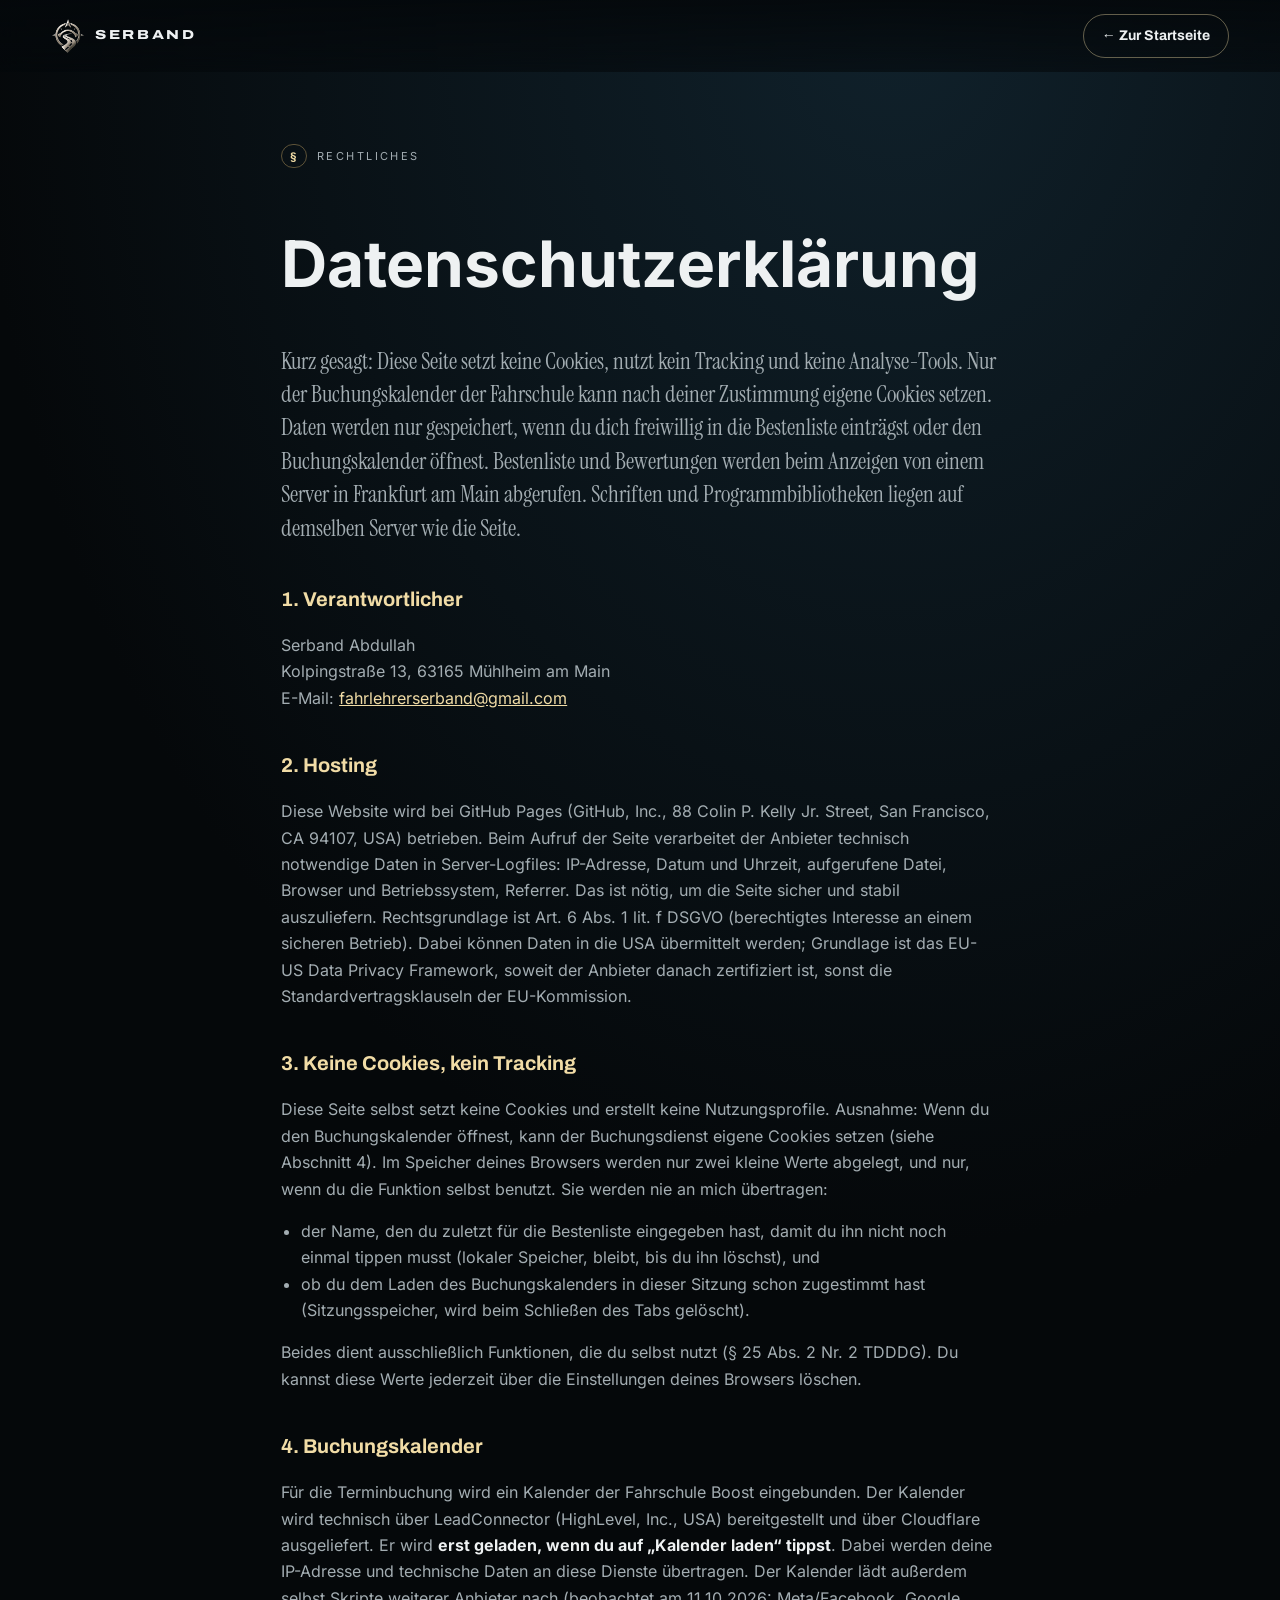
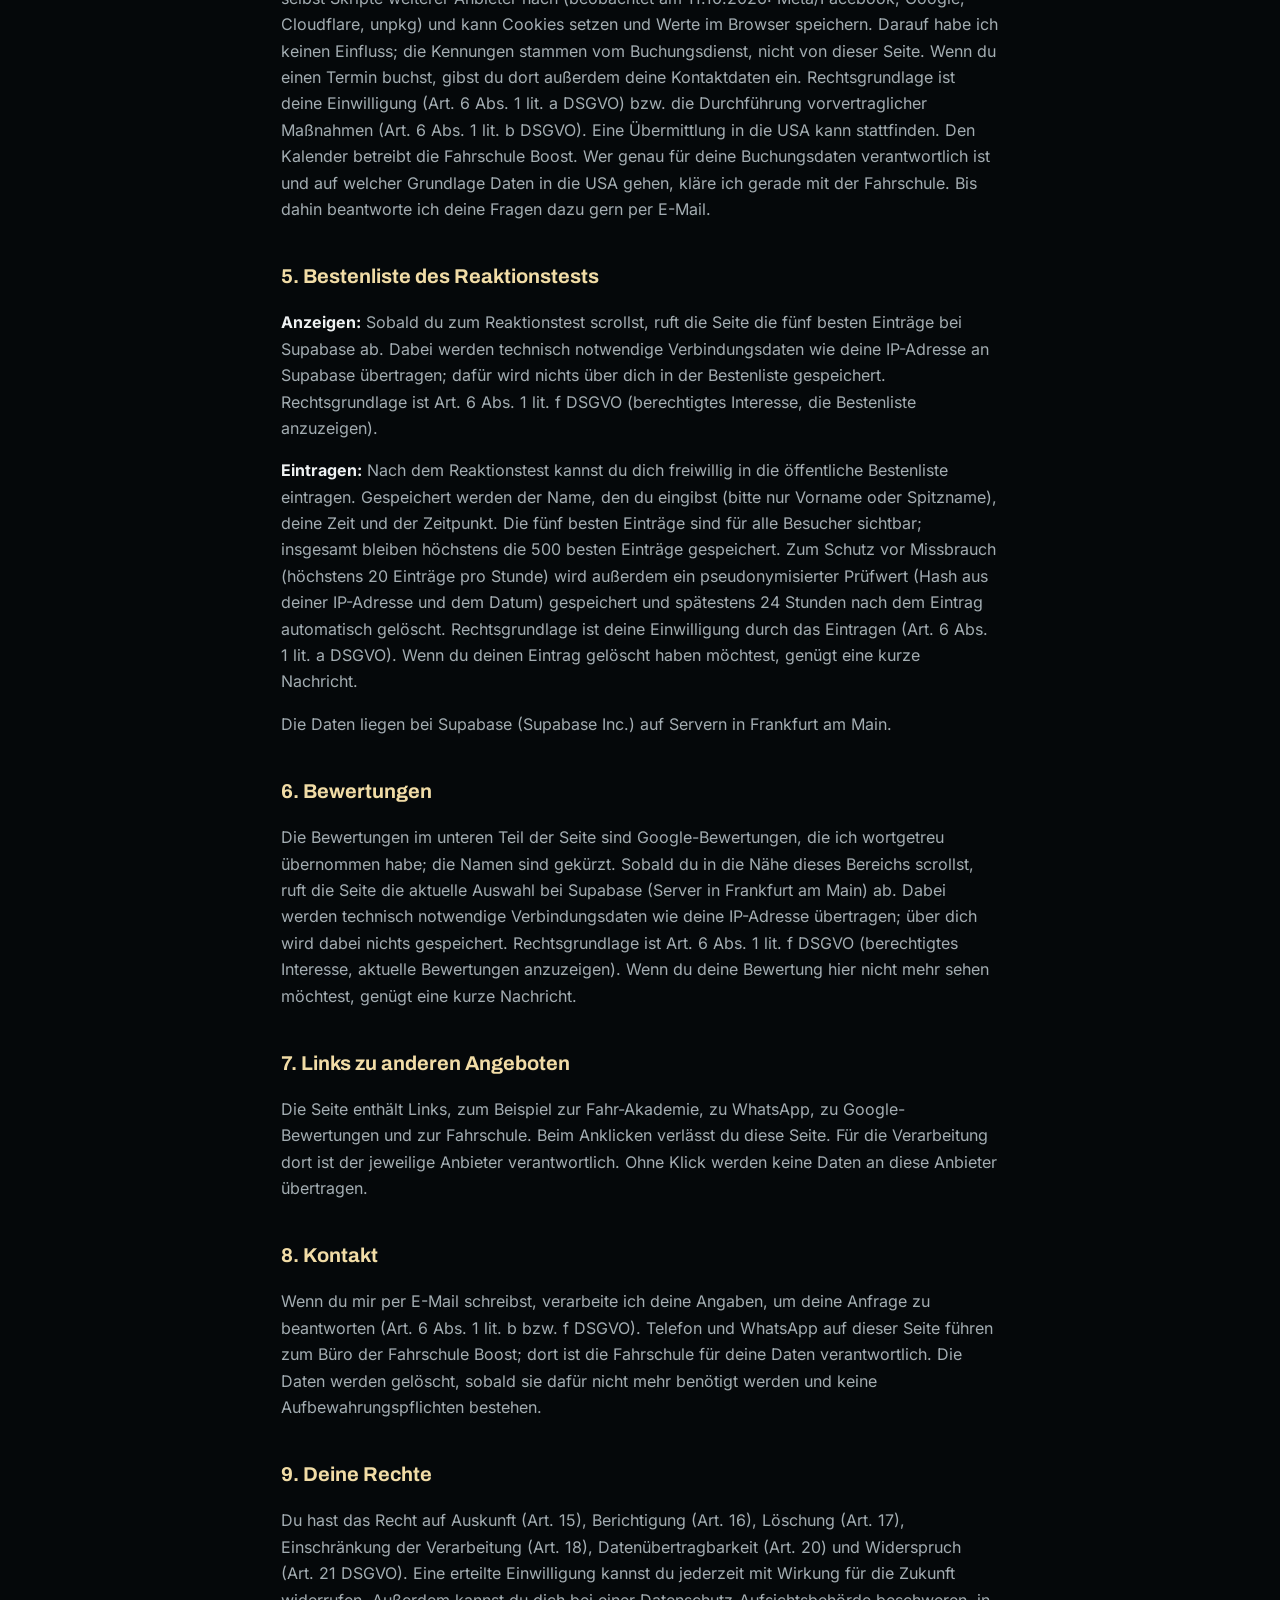
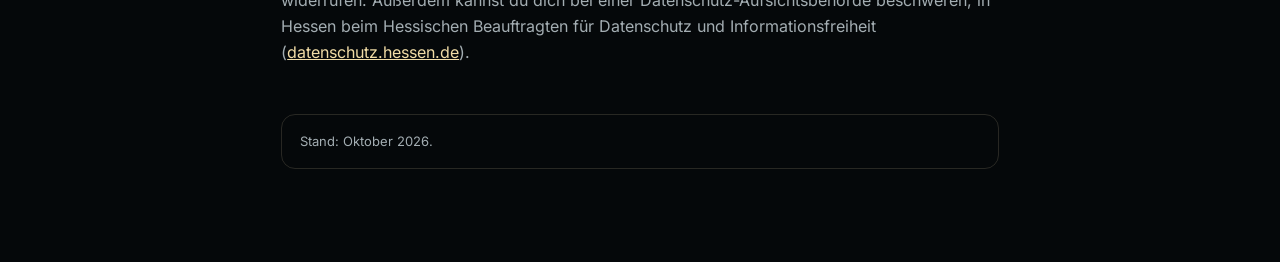
==== commit a6112b0f: "Korrekturen nach Prüfung (Agent 4): Handy-Breite beim Reaktionstest, Lerntyp-Schritt aus App-Tour, F" ====
--- a/datenschutz.html
+++ b/datenschutz.html
@@ -19,7 +19,7 @@
   <p class="kicker"><span>§</span>Rechtliches</p>
   <h1 class="h2">Datenschutz&shy;erklärung</h1>
 
-  <p class="lead">Kurz gesagt: Diese Seite setzt keine Cookies, nutzt kein Tracking und keine Analyse-Tools. Daten werden nur gespeichert, wenn du dich freiwillig in die Bestenliste einträgst oder den Buchungskalender öffnest. Bestenliste und Bewertungen werden beim Anzeigen von einem Server in Frankfurt am Main abgerufen. Schriften und Programmbibliotheken liegen auf demselben Server wie die Seite.</p>
+  <p class="lead">Kurz gesagt: Diese Seite setzt keine Cookies, nutzt kein Tracking und keine Analyse-Tools. Nur der Buchungskalender der Fahrschule kann nach deiner Zustimmung eigene Cookies setzen. Daten werden nur gespeichert, wenn du dich freiwillig in die Bestenliste einträgst oder den Buchungskalender öffnest. Bestenliste und Bewertungen werden beim Anzeigen von einem Server in Frankfurt am Main abgerufen. Schriften und Programmbibliotheken liegen auf demselben Server wie die Seite.</p>
 
   <h2>1. Verantwortlicher</h2>
   <p>
@@ -32,7 +32,7 @@
   <p>Diese Website wird bei GitHub Pages (GitHub, Inc., 88 Colin P. Kelly Jr. Street, San Francisco, CA 94107, USA) betrieben. Beim Aufruf der Seite verarbeitet der Anbieter technisch notwendige Daten in Server-Logfiles: IP-Adresse, Datum und Uhrzeit, aufgerufene Datei, Browser und Betriebssystem, Referrer. Das ist nötig, um die Seite sicher und stabil auszuliefern. Rechtsgrundlage ist Art. 6 Abs. 1 lit. f DSGVO (berechtigtes Interesse an einem sicheren Betrieb). Dabei können Daten in die USA übermittelt werden; Grundlage ist das EU-US Data Privacy Framework, soweit der Anbieter danach zertifiziert ist, sonst die Standardvertragsklauseln der EU-Kommission.</p>
 
   <h2>3. Keine Cookies, kein Tracking</h2>
-  <p>Es werden keine Cookies gesetzt und keine Nutzungsprofile erstellt. Im Speicher deines Browsers werden nur zwei kleine Werte abgelegt, und nur, wenn du die Funktion selbst benutzt. Sie werden nie an mich übertragen:</p>
+  <p>Diese Seite selbst setzt keine Cookies und erstellt keine Nutzungsprofile. Ausnahme: Wenn du den Buchungskalender öffnest, kann der Buchungsdienst eigene Cookies setzen (siehe Abschnitt 4). Im Speicher deines Browsers werden nur zwei kleine Werte abgelegt, und nur, wenn du die Funktion selbst benutzt. Sie werden nie an mich übertragen:</p>
   <ul>
     <li>der Name, den du zuletzt für die Bestenliste eingegeben hast, damit du ihn nicht noch einmal tippen musst (lokaler Speicher, bleibt, bis du ihn löschst), und</li>
     <li>ob du dem Laden des Buchungskalenders in dieser Sitzung schon zugestimmt hast (Sitzungsspeicher, wird beim Schließen des Tabs gelöscht).</li>
@@ -40,7 +40,7 @@
   <p>Beides dient ausschließlich Funktionen, die du selbst nutzt (§ 25 Abs. 2 Nr. 2 TDDDG). Du kannst diese Werte jederzeit über die Einstellungen deines Browsers löschen.</p>
 
   <h2>4. Buchungskalender</h2>
-  <p>Für die Terminbuchung wird ein Kalender der Fahrschule Boost eingebunden. Der Kalender wird technisch über LeadConnector (HighLevel, Inc., USA) bereitgestellt und über Cloudflare ausgeliefert. Er wird <strong>erst geladen, wenn du auf „Kalender laden“ tippst</strong>. Dabei werden deine IP-Adresse und technische Daten an diese Dienste übertragen. Wenn du einen Termin buchst, gibst du dort außerdem deine Kontaktdaten ein. Rechtsgrundlage ist deine Einwilligung (Art. 6 Abs. 1 lit. a DSGVO) bzw. die Durchführung vorvertraglicher Maßnahmen (Art. 6 Abs. 1 lit. b DSGVO). Eine Übermittlung in die USA kann stattfinden. Den Kalender betreibt die Fahrschule Boost. Wer genau für deine Buchungsdaten verantwortlich ist und auf welcher Grundlage Daten in die USA gehen, kläre ich gerade mit der Fahrschule. Bis dahin beantworte ich deine Fragen dazu gern per E-Mail.</p>
+  <p>Für die Terminbuchung wird ein Kalender der Fahrschule Boost eingebunden. Der Kalender wird technisch über LeadConnector (HighLevel, Inc., USA) bereitgestellt und über Cloudflare ausgeliefert. Er wird <strong>erst geladen, wenn du auf „Kalender laden“ tippst</strong>. Dabei werden deine IP-Adresse und technische Daten an diese Dienste übertragen. Der Kalender lädt außerdem selbst Skripte weiterer Anbieter nach (beobachtet am 11.10.2026: Meta/Facebook, Google, Cloudflare, unpkg) und kann Cookies setzen und Werte im Browser speichern. Darauf habe ich keinen Einfluss; die Kennungen stammen vom Buchungsdienst, nicht von dieser Seite. Wenn du einen Termin buchst, gibst du dort außerdem deine Kontaktdaten ein. Rechtsgrundlage ist deine Einwilligung (Art. 6 Abs. 1 lit. a DSGVO) bzw. die Durchführung vorvertraglicher Maßnahmen (Art. 6 Abs. 1 lit. b DSGVO). Eine Übermittlung in die USA kann stattfinden. Den Kalender betreibt die Fahrschule Boost. Wer genau für deine Buchungsdaten verantwortlich ist und auf welcher Grundlage Daten in die USA gehen, kläre ich gerade mit der Fahrschule. Bis dahin beantworte ich deine Fragen dazu gern per E-Mail.</p>
 
   <h2>5. Bestenliste des Reaktionstests</h2>
   <p><strong>Anzeigen:</strong> Sobald du zum Reaktionstest scrollst, ruft die Seite die fünf besten Einträge bei Supabase ab. Dabei werden technisch notwendige Verbindungsdaten wie deine IP-Adresse an Supabase übertragen; dafür wird nichts über dich in der Bestenliste gespeichert. Rechtsgrundlage ist Art. 6 Abs. 1 lit. f DSGVO (berechtigtes Interesse, die Bestenliste anzuzeigen).</p>
--- a/css/style.css
+++ b/css/style.css
@@ -779,7 +779,7 @@
 .lektion .folien { margin-bottom: 4px; }
 .lektion .gruppe { margin-top: 16px; }
 .pause--lektion { margin: 20px 0 0; width: 100%; }
-@media (max-width: 760px) { .pause--lektion { grid-template-columns: 1fr; } }
+@media (max-width: 760px) { .pause--lektion { grid-template-columns: minmax(0, 1fr); } }
 /* Folien-Reihen: keine Scrollleiste (wirkte am Handy wie ein brauner Balken); die angeschnittene nächste Folie zeigt, dass man wischen kann */
 .folien, .vorschau { scrollbar-width: none; }
 .folien::-webkit-scrollbar, .vorschau::-webkit-scrollbar { display: none; }
@@ -911,4 +911,5 @@
 .quiz__step { white-space: nowrap; }
 .sheet__head h3 { line-height: 1.15; }
 @media (max-width: 420px) { .sheet__head h3 { font-size: 19px; } }
-.foot__ki { font-size: .78rem; color: var(--muted); }
+.foot__ki { grid-column: 1 / -1; font-size: .78rem; color: var(--muted); }
+
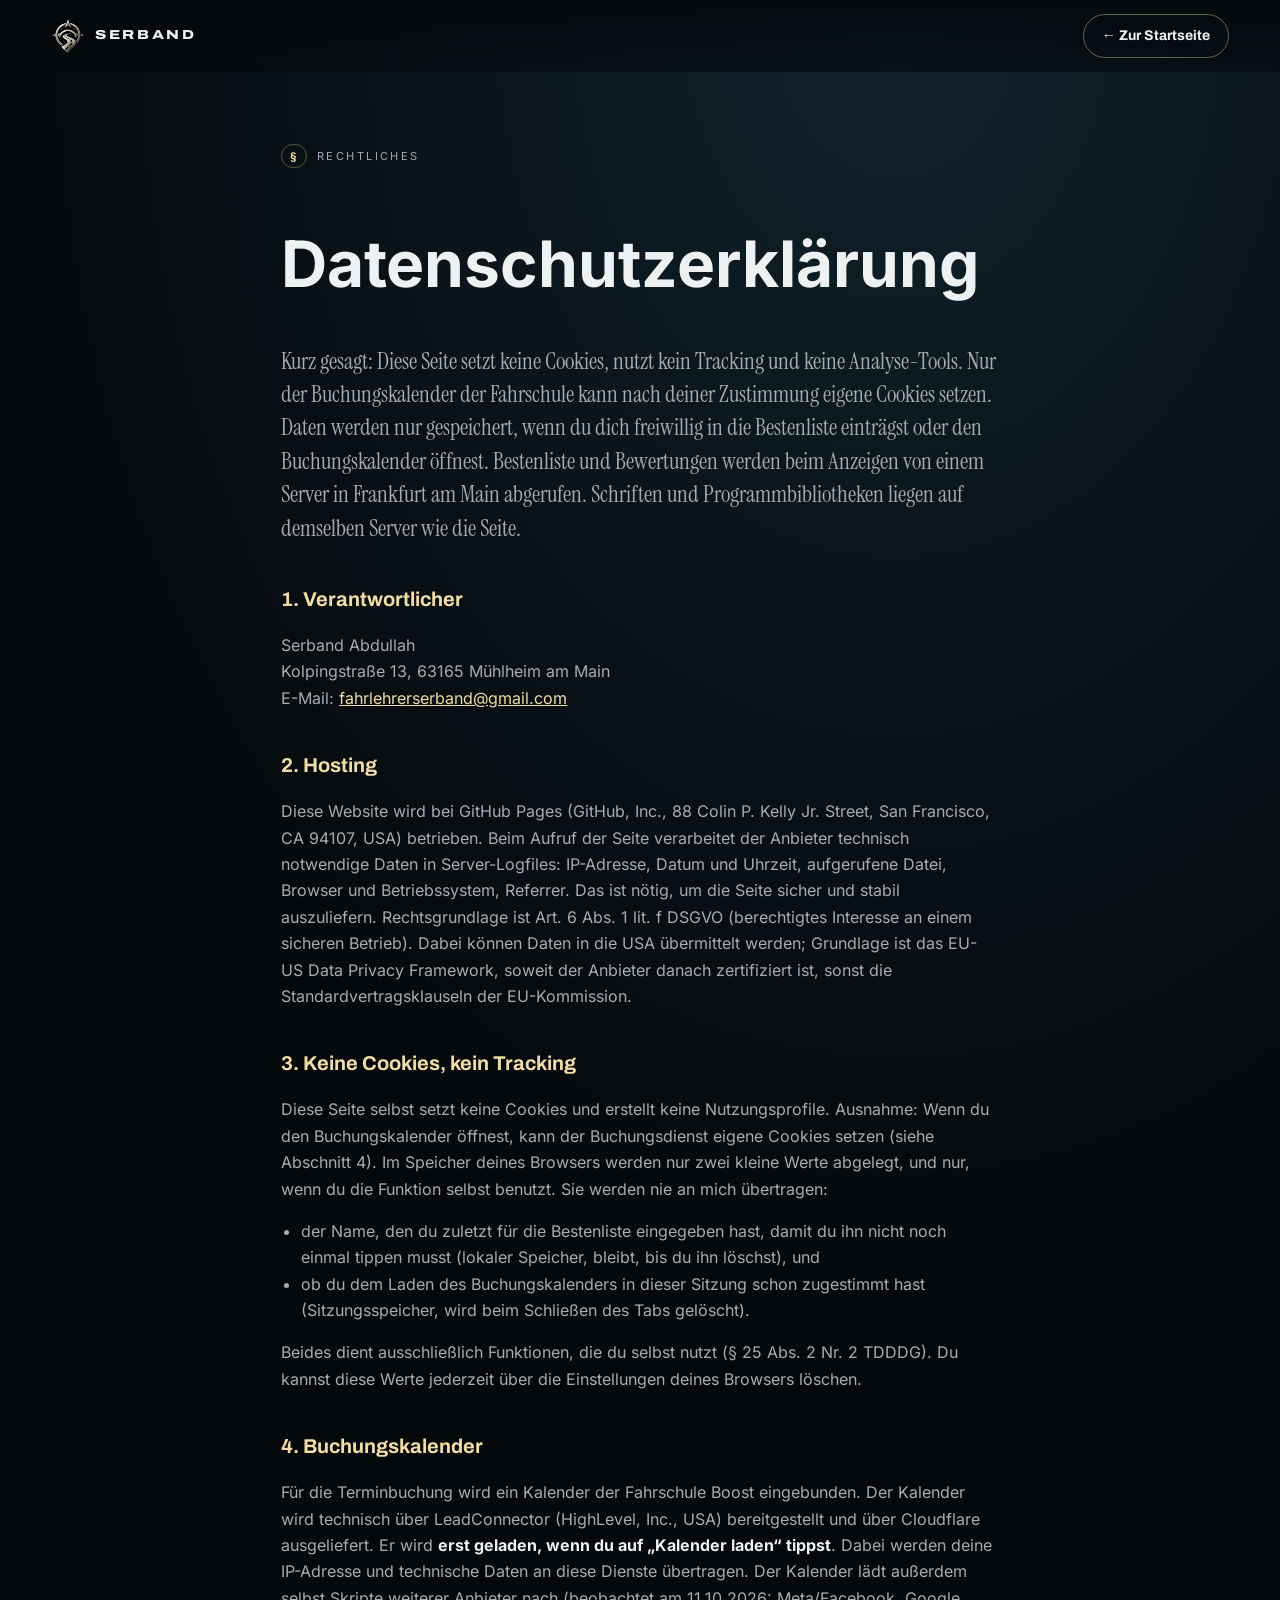
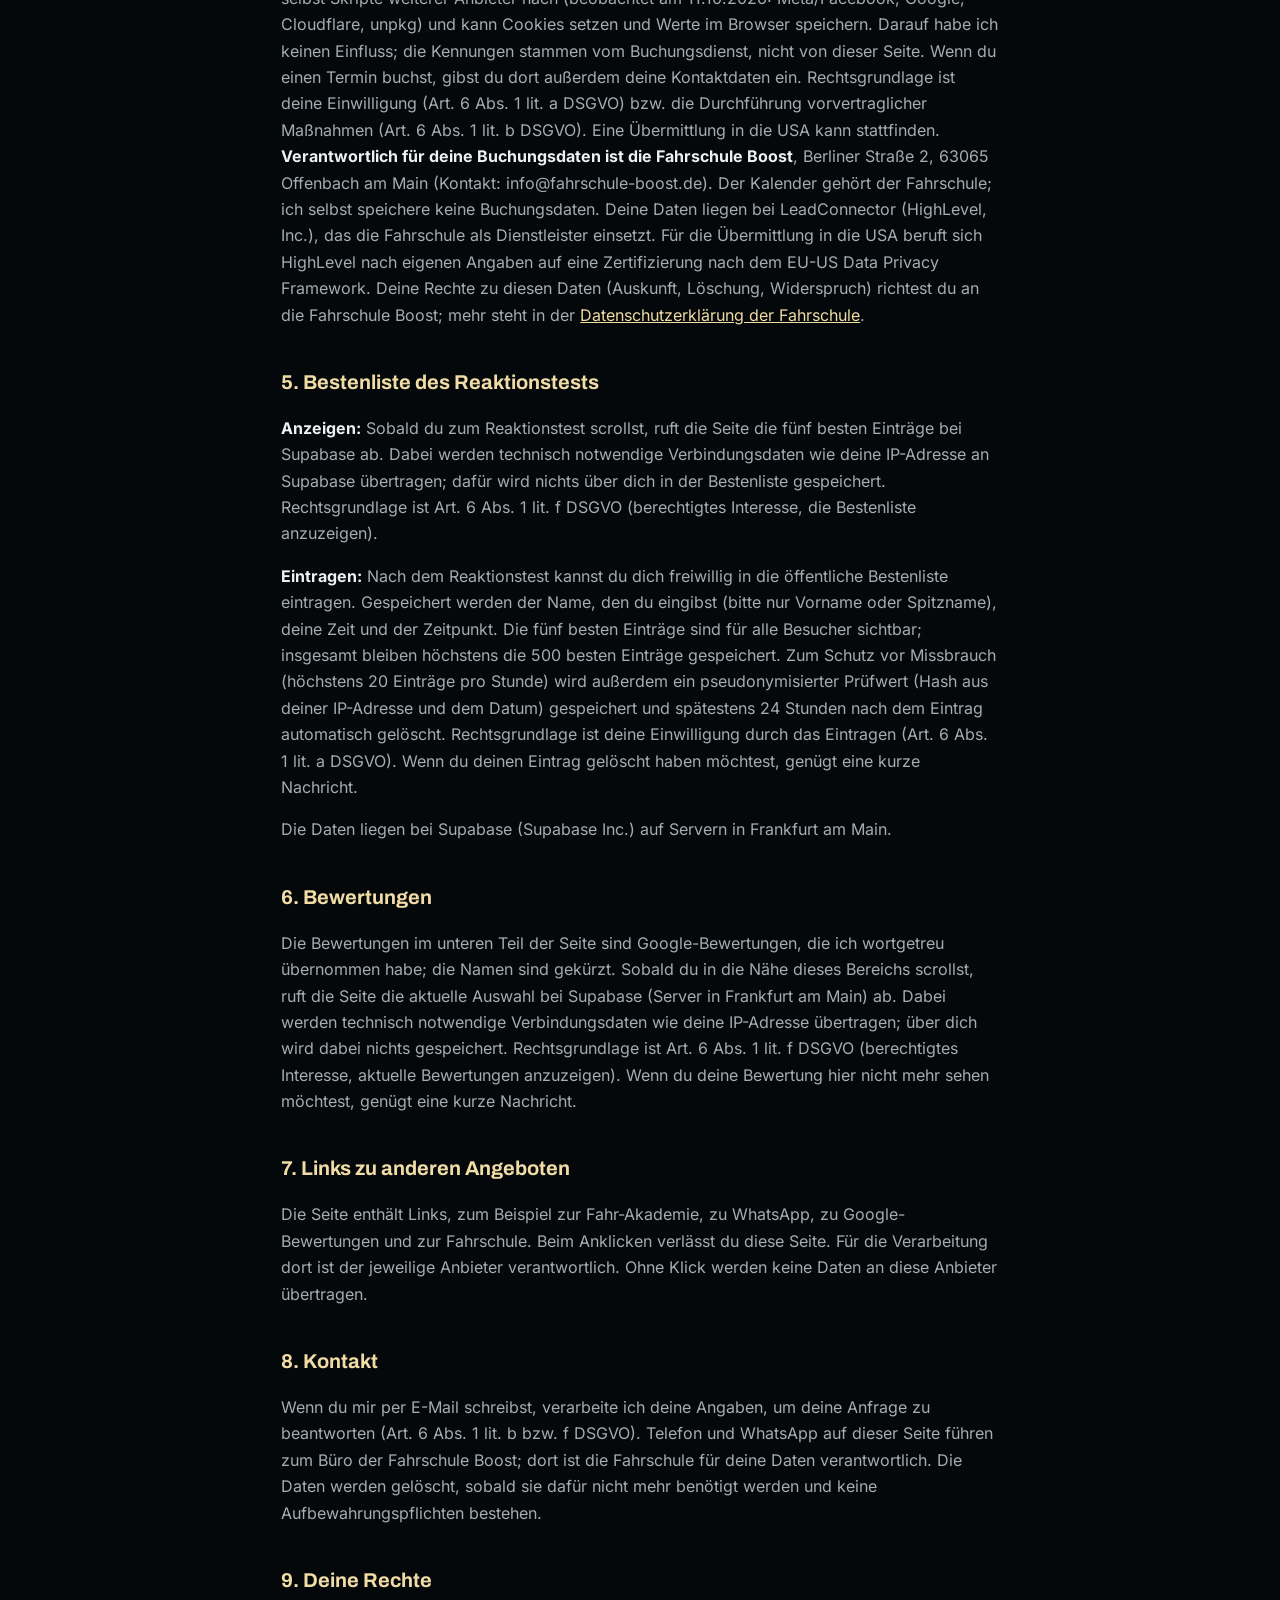
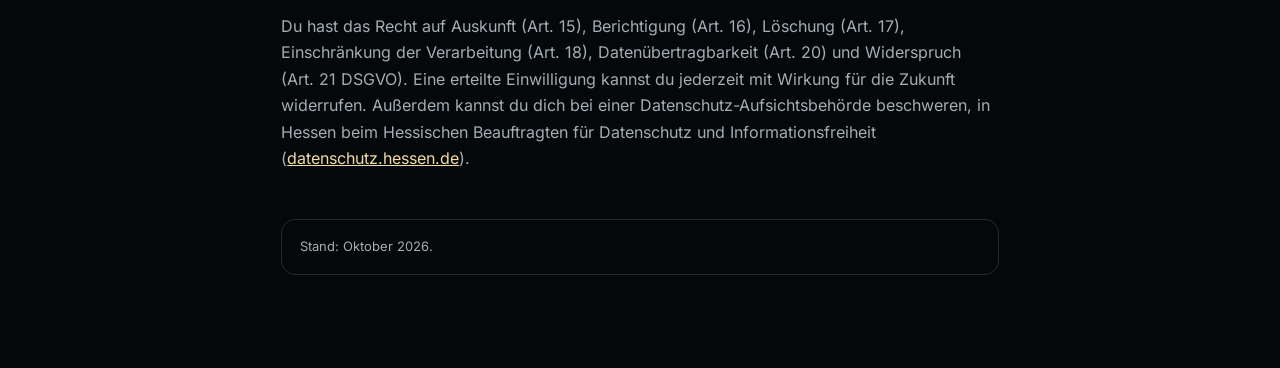
==== commit f31bb2f5: "Datenschutz Abschnitt 4: Verantwortlicher für Buchungsdaten ist die Fahrschule Boost (laut Serband m" ====
--- a/datenschutz.html
+++ b/datenschutz.html
@@ -40,7 +40,7 @@
   <p>Beides dient ausschließlich Funktionen, die du selbst nutzt (§ 25 Abs. 2 Nr. 2 TDDDG). Du kannst diese Werte jederzeit über die Einstellungen deines Browsers löschen.</p>
 
   <h2>4. Buchungskalender</h2>
-  <p>Für die Terminbuchung wird ein Kalender der Fahrschule Boost eingebunden. Der Kalender wird technisch über LeadConnector (HighLevel, Inc., USA) bereitgestellt und über Cloudflare ausgeliefert. Er wird <strong>erst geladen, wenn du auf „Kalender laden“ tippst</strong>. Dabei werden deine IP-Adresse und technische Daten an diese Dienste übertragen. Der Kalender lädt außerdem selbst Skripte weiterer Anbieter nach (beobachtet am 11.10.2026: Meta/Facebook, Google, Cloudflare, unpkg) und kann Cookies setzen und Werte im Browser speichern. Darauf habe ich keinen Einfluss; die Kennungen stammen vom Buchungsdienst, nicht von dieser Seite. Wenn du einen Termin buchst, gibst du dort außerdem deine Kontaktdaten ein. Rechtsgrundlage ist deine Einwilligung (Art. 6 Abs. 1 lit. a DSGVO) bzw. die Durchführung vorvertraglicher Maßnahmen (Art. 6 Abs. 1 lit. b DSGVO). Eine Übermittlung in die USA kann stattfinden. Den Kalender betreibt die Fahrschule Boost. Wer genau für deine Buchungsdaten verantwortlich ist und auf welcher Grundlage Daten in die USA gehen, kläre ich gerade mit der Fahrschule. Bis dahin beantworte ich deine Fragen dazu gern per E-Mail.</p>
+  <p>Für die Terminbuchung wird ein Kalender der Fahrschule Boost eingebunden. Der Kalender wird technisch über LeadConnector (HighLevel, Inc., USA) bereitgestellt und über Cloudflare ausgeliefert. Er wird <strong>erst geladen, wenn du auf „Kalender laden“ tippst</strong>. Dabei werden deine IP-Adresse und technische Daten an diese Dienste übertragen. Der Kalender lädt außerdem selbst Skripte weiterer Anbieter nach (beobachtet am 11.10.2026: Meta/Facebook, Google, Cloudflare, unpkg) und kann Cookies setzen und Werte im Browser speichern. Darauf habe ich keinen Einfluss; die Kennungen stammen vom Buchungsdienst, nicht von dieser Seite. Wenn du einen Termin buchst, gibst du dort außerdem deine Kontaktdaten ein. Rechtsgrundlage ist deine Einwilligung (Art. 6 Abs. 1 lit. a DSGVO) bzw. die Durchführung vorvertraglicher Maßnahmen (Art. 6 Abs. 1 lit. b DSGVO). Eine Übermittlung in die USA kann stattfinden. <strong>Verantwortlich für deine Buchungsdaten ist die Fahrschule Boost</strong>, Berliner Straße 2, 63065 Offenbach am Main (Kontakt: info@fahrschule-boost.de). Der Kalender gehört der Fahrschule; ich selbst speichere keine Buchungsdaten. Deine Daten liegen bei LeadConnector (HighLevel, Inc.), das die Fahrschule als Dienstleister einsetzt. Für die Übermittlung in die USA beruft sich HighLevel nach eigenen Angaben auf eine Zertifizierung nach dem EU-US Data Privacy Framework. Deine Rechte zu diesen Daten (Auskunft, Löschung, Widerspruch) richtest du an die Fahrschule Boost; mehr steht in der <a href="https://fahrschule-boost.de/datenschutz/" target="_blank" rel="noopener">Datenschutzerklärung der Fahrschule</a>.</p>
 
   <h2>5. Bestenliste des Reaktionstests</h2>
   <p><strong>Anzeigen:</strong> Sobald du zum Reaktionstest scrollst, ruft die Seite die fünf besten Einträge bei Supabase ab. Dabei werden technisch notwendige Verbindungsdaten wie deine IP-Adresse an Supabase übertragen; dafür wird nichts über dich in der Bestenliste gespeichert. Rechtsgrundlage ist Art. 6 Abs. 1 lit. f DSGVO (berechtigtes Interesse, die Bestenliste anzuzeigen).</p>
--- a/css/style.css
+++ b/css/style.css
@@ -913,3 +913,4 @@
 @media (max-width: 420px) { .sheet__head h3 { font-size: 19px; } }
 .foot__ki { grid-column: 1 / -1; font-size: .78rem; color: var(--muted); }
 
+@media (max-width: 420px) { .entry__row { flex-wrap: wrap; } .entry input { flex: 1 1 100%; } .entry__row .btn { flex: 1 1 100%; } }
